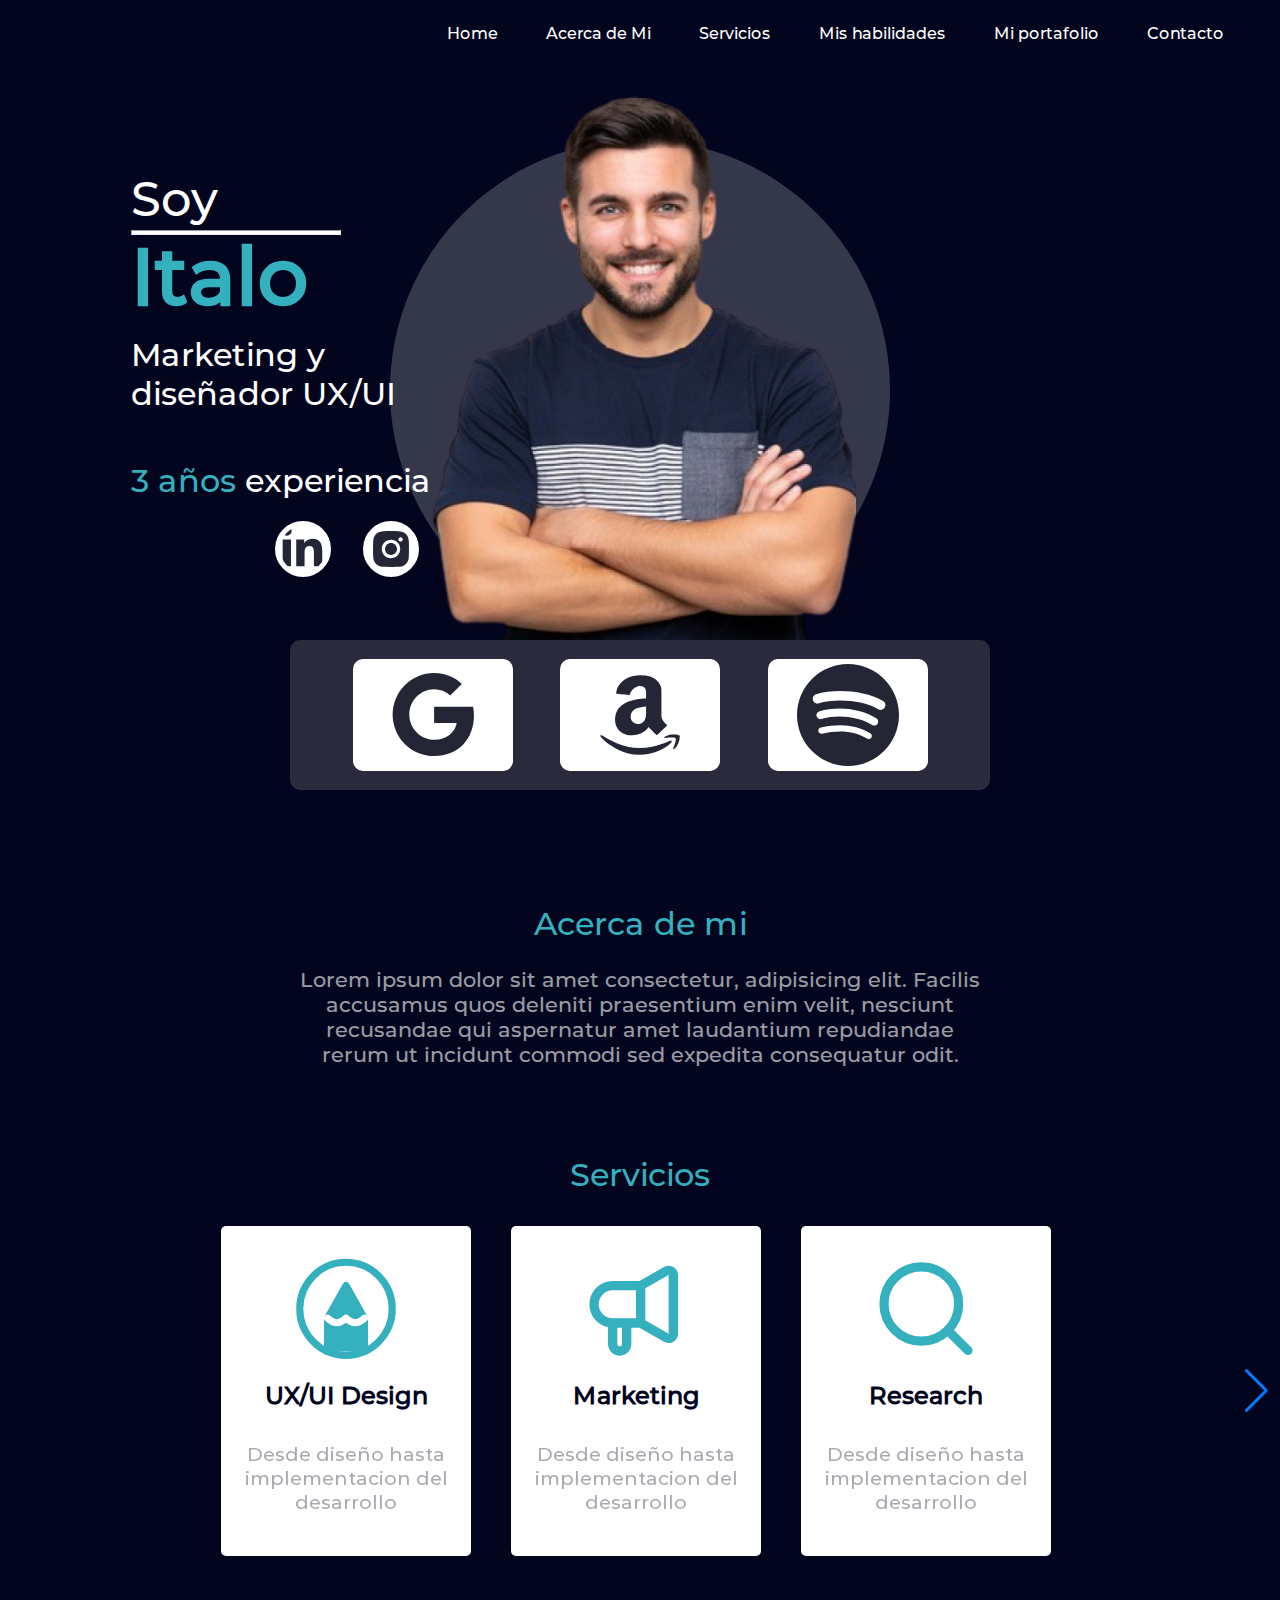
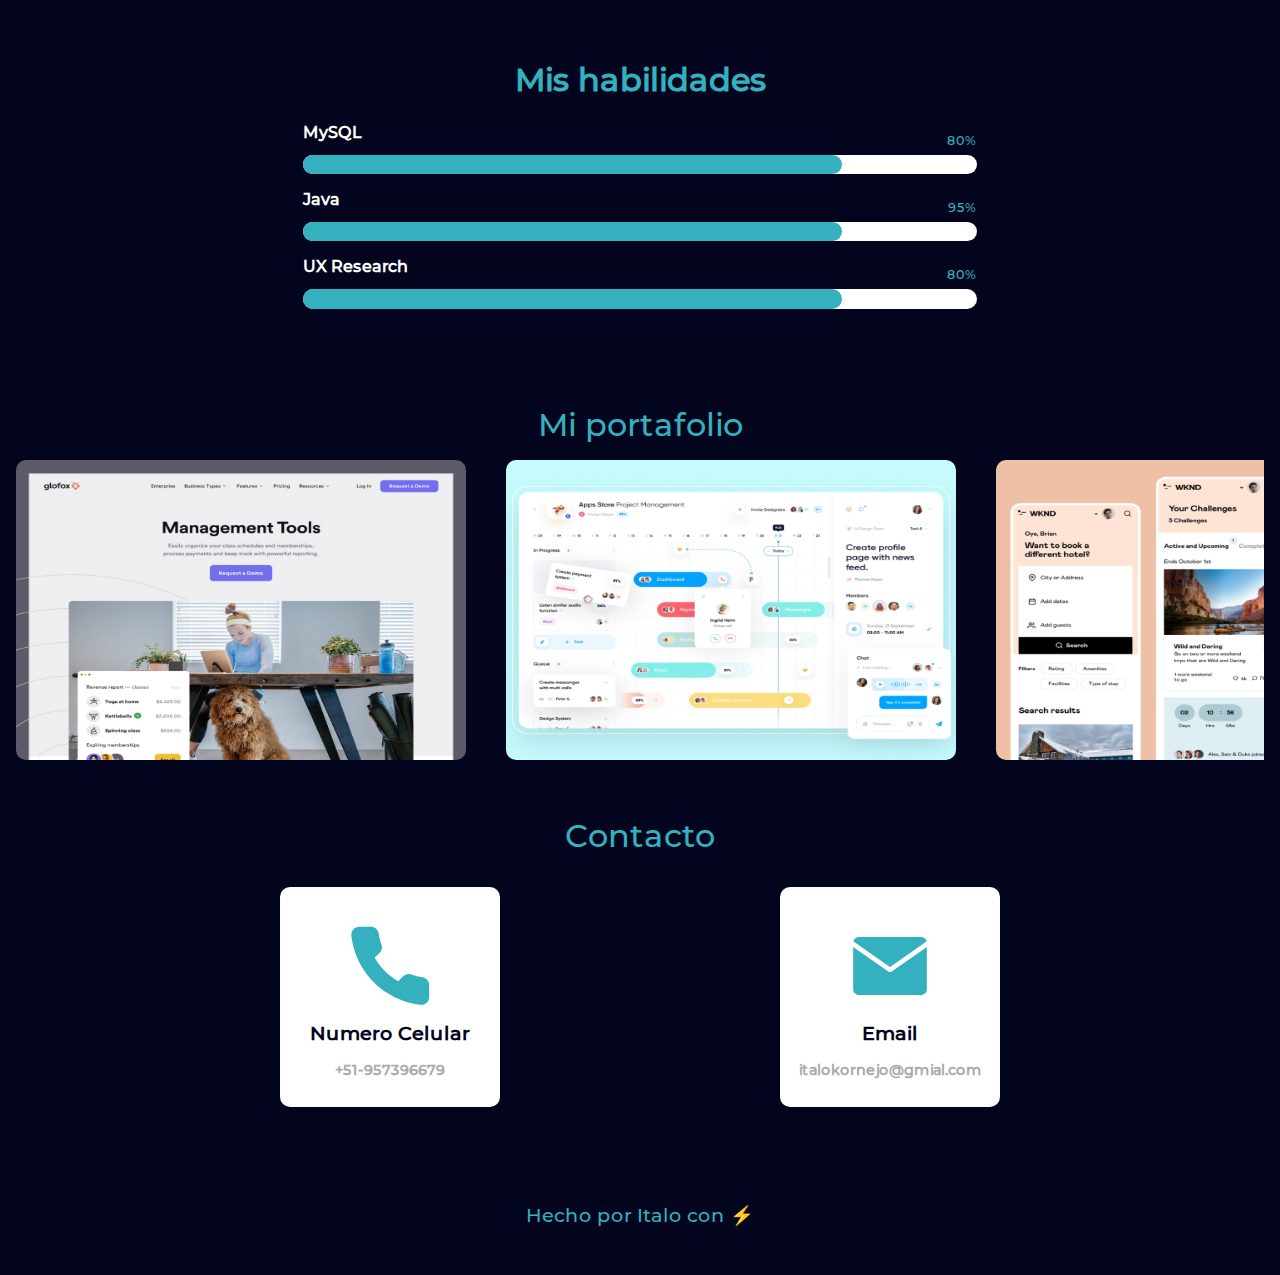
==== index.html @ 79fc5603 "feat: all sections" ====
<!DOCTYPE html>
<html lang="en">

<head>
    <meta charset="UTF-8">
    <meta http-equiv="X-UA-Compatible" content="IE=edge">
    <meta name="viewport" content="width=device-width, initial-scale=1.0">
    <link rel="stylesheet" href="https://cdn.jsdelivr.net/npm/swiper@8/swiper-bundle.min.css" />
    <link rel="stylesheet" href="./styles.css">
    <title>My Profile</title>
</head>

<body class="main">

    <section id="navigation">
        <div class="content-navbar" id="contentNavbar">
            <img src="./íconos/menu.svg" id="iconNav" alt="">
        </div>
        <div class="content-menu" id="contentMenu">
            <ul class="navbar-items">
                <li class="nav-item-home" id="failItem"><a href="#navigation">Home</a></li>
                <li class="nav-item-aboutme"><a href="#aboutme">Acerca de Mi</a></li>
                <li class="nav-item-service"><a href="#services">Servicios</a></li>
                <li class="nav-item-skill"><a href="#skills">Mis habilidades</a></li>
                <li class="nav-item-portfolio"><a href="#portfolio">Mi portafolio</a></li>
                <li class="nav-item-contact"><a href="#contact">Contacto</a></li>
            </ul>
        </div>
    </section>

    <section id="home">
        <div class="image-personal">
            <img src="./Vectores/circle.svg" alt="">
            <img src="./Logos- Imágenes/photo mobile.png" alt="">
            <img src="./Logos- Imágenes/photo desktop.png" alt="">
        </div>

        <div class="personal-info">
            <div class="personal-info-name">
                <p>Soy</p>
                <p>Italo</p>
                <hr>
                <p>Marketing y diseñador UX/UI</p>
            </div>
            <div class="personal-info-exp">
                <p><span>3 años</span> experiencia</p>
            </div>
            <div class="socialnetwork">
                <img src="./íconos/linkedin.svg" alt="">
                <img src="./íconos/instagram.svg" alt="">
                <img src="./íconos/twitter.svg" alt="">
            </div>
        </div>
        <div class="plataforms">
            <div class="plataform-box">
                <img src="./íconos/google.svg" alt="">
                <img src="./íconos/amazon.svg" alt="">
                <img src="./íconos/spotify.svg" alt="">
            </div>
        </div>
    </section>

    <section id="aboutme">
        <span>Acerca de mi</span>
        <div class="text-aboutme">
            <p>Lorem ipsum dolor sit amet consectetur, adipisicing elit. Facilis accusamus quos deleniti praesentium
                enim velit, nesciunt recusandae qui aspernatur amet laudantium repudiandae rerum ut incidunt commodi sed
                expedita consequatur odit.</p>
        </div>
    </section>

    <section id="services">
        <span>Servicios</span>
        <div class="services-card">
            <div class="swiper serviceSwiper">
                <div class="swiper-wrapper">
                    <div class="swiper-slide">
                        <img src="./íconos/pencil.svg" alt="">
                        <p>UX/UI Design</p>
                        <p>Desde diseño hasta implementacion del desarrollo</p>
                    </div>
                    <div class="swiper-slide">
                        <img src="./íconos/speaker.svg" alt="">
                        <p>Marketing</p>
                        <p>Desde diseño hasta implementacion del desarrollo</p>
                    </div>
                    <div class="swiper-slide">
                        <img src="./íconos/search.svg" alt="">
                        <p>Research</p>
                    <p>Desde diseño hasta implementacion del desarrollo</p>
                    </div>
                </div>
                <div class="swiper-button-next"></div>
            </div>
        </div>
    </section>

    <section id="skills">
        <span>Mis habilidades</span>
        <div class="skill-items">
            <div class="skill-item-bar">
                <div class="skill-item-text">
                    <p>MySQL</p>
                    <p>80%</p>
                </div>
                <div class="skill-bar">
                    <div class="bar"></div>
                </div>
            </div>
            <div class="skill-item-bar">
                <div class="skill-item-text">
                    <p>Java</p>
                    <p>95%</p>
                </div>
                <div class="skill-bar">
                    <div class="bar"></div>
                </div>
            </div>
            <div class="skill-item-bar">
                <div class="skill-item-text">
                    <p>UX Research</p>
                    <p>80%</p>
                </div>
                <div class="skill-bar">
                    <div class="bar"></div>
                </div>
            </div>
        </div>
    </section>

    <section id="portfolio">
        <span>Mi portafolio</span>
        <div class="projects-box">
            <div class="swiper projectSwiper">
                <div class="swiper-wrapper">
                    <div class="swiper-slide">
                        <img src="./Logos- Imágenes/ejemplo5.jpg" alt="">
                    </div>
                    <div class="swiper-slide">
                        <img src="./Logos- Imágenes/ejemplo2.jpg" alt="">
                    </div>
                    <div class="swiper-slide">
                        <img src="./Logos- Imágenes/ejemplo3.jpg" alt="">
                    </div>
                </div>
            </div>
        </div>
    </section>

    <section id="contact">
        <span>Contacto</span>
        <div class="canals">
            <div class="box-canal">
                <img src="./íconos/phone.svg" alt="">
                <p>Numero Celular</p>
                <p>+51-957396679</p>
            </div> 
            <div class="box-canal">
                <img src="./íconos/mail.svg" alt="">
                <p>Email</p>
                <p>italokornejo@gmial.com</p>
            </div>
        </div>
    </section>

    <section id="footer">
        <span>Hecho por Italo con </span>
    </section>


    <script src="https://cdn.jsdelivr.net/npm/swiper/swiper-bundle.min.js"></script>
    <script src="./app.js"></script>
</body>

</html>
---- styles.css ----
@font-face {
    font-family: Montserrat-Medium;
    font-size: 16px;
    src: url(Montserrat-Medium.ttf);
}


*{
    padding: 0;
    margin: 0;
    box-sizing: border-box;
    font-family: Montserrat-Medium;
}

html{
    scroll-behavior: smooth;
}

:root{
    --color1: #34B0BE;
    --color2: #2b2a3d;
    --color3: #02051d;
    --color4: #FFFFFF;
    font-size: 16px; 
}

body{
    background-color: var(--color3);
}

#navigation{
    height: 40px;
}

#navigation .content-navbar{
    background-color:none;
    position: fixed;
    padding-right: 20px;
    height: 40px;
    width: 100vw;
    display: flex;
    flex-direction: row;
    justify-content: end;
    align-items: center;
    align-content: center;
    z-index: 8000;
    transition: 0.3s ease-in;
}

#navigation .content-navbar-show{
    transition: 0.3s ease-in;
    background-color:var(--color2);
}

#navigation .content-navbar img{
    cursor: pointer;
    margin-right: 1rem;
    height: 30px;
    width: 30px;
    z-index: 9000;
}

#navigation .content-menu{
    width: 100vw;
    background-color: var(--color4);
    opacity: 0.8;
    position: fixed;
    top:40px;
    z-index: 10000;
    transition: transform 0.5s;
    transform: translateX(100%);
}

#navigation .content-menu-show{
    transform: translateX(0);
}

#navigation .navbar-items{
    text-align: center;
    list-style: none;
    display: flex;
    flex-direction: column;
}

#navigation .content-menu .navbar-items li{
    padding: 0.5rem;
    
} 

#navigation .content-menu .navbar-items a{
    text-decoration: none;
    color: var(--color2);
}

/*=======================================================*/
/*============================ HOME =======================*/
/*=========================================================*/

#home  {
    padding-left: 1rem;
    padding-right: 1rem;
    display: grid;
    grid-template-columns: 1fr;
    grid-template-rows: repeat(3, auto);
    grid-column-gap: 0px;
    grid-row-gap: 0px;   
    z-index: 500;
}

#home .image-personal{

    display: flex;
    flex-direction: row;
    justify-content:center ;

    
}

#home .image-personal :nth-child(1){

    height: 315px;  /* ===========================SSSSSS=======================*/
    width: 315px;   /* ===========================SSSSSS=======================*/
    opacity: 0.2;
    z-index: 1000;
}

#home .image-personal :nth-child(2){
    position: absolute;
    
    height: 310px;
    width: 220px;
    top: 1.5rem;
    z-index: 1500;
}

#home .image-personal :nth-child(3){
    display: none;
}


#home .personal-info{
    display: flex;
    flex-direction: column;
    align-items: center;
}

#home .personal-info .personal-info-name{
    width: 300px;  
    display: flex;
    flex-direction: column;
    align-items: center;
}

#home .personal-info .personal-info-name :nth-child(1){
    color: var(--color4);
    font-size: 2rem;
}
#home .personal-info .personal-info-name :nth-child(2){
    color: var(--color1);
    font-weight:550;
    font-size: 50px;
}
#home .personal-info .personal-info-name :nth-child(3){
    height: 2px;
    width: 50%;
    background-color: var(--color4);
}
#home .personal-info .personal-info-name :nth-child(4){
    margin-top: 10px;
    color: var(--color4);
    font-size: 1rem;
}


#home .personal-info .personal-info-exp{
    padding-top: 2rem;
}

#home .personal-info .personal-info-exp p{
    color: var(--color4);
}

#home .personal-info .personal-info-exp p span{
    color: var(--color1);
}

#home .personal-info .socialnetwork {
    padding: 1rem;
    width: 25%;
    margin: 5px;
    display: flex;
    flex-direction: row;
    justify-content:space-around;
}

#home .personal-info .socialnetwork img{
    margin-left:1rem;
    margin-right:1rem;
    border: 5px solid  var(--color4);
    background-color: var(--color4);
    border-radius: 50%; 
}


#home .plataforms {
    padding: 10px;
    display: flex;
    flex-direction: row;
    justify-content:space-evenly; 
}

#home .plataforms .plataform-box{
    padding: 15px;
    width: 300px; 
    display: flex;
    flex-direction: row;
    justify-content:space-evenly;
    background-color: var(--color2);
    border-radius: 10px ;
}

#home .plataforms .plataform-box img{
    padding: 5px;
    border-left: 10px solid var(--color4);
    border-right:10px solid var(--color4);
    border-radius: 10px;
    width: 4rem;
    height: 2.5rem;
    background-color: var(--color4);
}

/*=======================================================*/
/*====================== ABOUT ME =======================*/
/*======================================================*/

#aboutme {
    padding: 1rem;
    display: flex;
    flex-direction: column;
    align-items: center;
    overflow-x:hidden;
    z-index: 550;
}

#aboutme span{
    padding: 1.5rem;
    color: var(--color1);
    font-size: 2rem;
}

#aboutme .text-aboutme p{
    text-align: center;
    width: 80vw;
    color: var(--color4);
    font-size: 1rem;
    opacity: 0.6;
    
}

/*=======================================================*/
/*====================== SERVICES  =======================*/
/*======================================================*/


#services {
    padding-top: 2.5rem;
    text-align: center;
    
    z-index: 600;
}

#services span{
    margin: 2rem;
    font-size: 2rem;
    color: var(--color1);
    font-weight:550;
}

#services .services-card .serviceSwiper{
    
    padding: 1rem;
}

 #services .services-card .serviceSwiper .swiper-wrapper{
    padding: 1rem;
}
    

#services .services-card .serviceSwiper .swiper-wrapper .swiper-slide {
    position: relative;
    width: 250px;
    height: 330px;

    z-index: 300;
    text-align: center;
    background: var(--color4);

    display: -webkit-box;
    display: -ms-flexbox;
    display: -webkit-flex;
 
    display: flex;
    flex-direction: column;
    justify-content: center;
    align-items: center;

    -webkit-box-pack: center;
    -ms-flex-pack: center;
    -webkit-justify-content: center;
    -webkit-box-align: center;
    -ms-flex-align: center;
    -webkit-align-items: center;
    border-radius: 5px;
  }

#services .services-card .serviceSwiper .swiper-wrapper .swiper-slide img{
    z-index: 400;
    height: 7rem;
    width: 7rem;
}

#services .services-card .serviceSwiper .swiper-wrapper .swiper-slide :nth-child(2){
    margin-top: 1rem;
    margin-bottom: 1rem;
    color: var(--color3);
    font-size: 1.5rem;
    font-weight: 600;
}


#services .services-card .serviceSwiper .swiper-wrapper .swiper-slide :nth-child(3){
    padding: 1rem;
    color: var(--color2);
    font-size: 1.2rem;
    opacity: 0.4;
} 


/*=======================================================*/
/*====================== SKILLS  =======================*/
/*======================================================*/

#skills {
    padding-top: 3rem;
    text-align: center;
    display: flex;
    flex-direction: column;
    align-items: center;
}

#skills span{
    color: var(--color1);
    font-size: 2rem;
    font-weight: 600;
    
}


#skills .skill-items{
    padding: 0.5rem;
    width: 85%;  

}


#skills .skill-items .skill-item-bar {
    margin:1rem;
}

#skills .skill-items .skill-item-bar .skill-item-text{
    height: 2rem;
    padding-bottom: 0.5rem;
    display: flex;
    flex-direction: row;
    justify-content:space-between;
}

#skills .skill-items .skill-item-bar .skill-item-text :nth-child(1){
    
    color: var(--color4);
    font-weight: 600;

}
#skills .skill-items .skill-item-bar .skill-item-text :nth-child(2){
    margin-top: 10px;
    color: var(--color1);
    font-size: 0.8rem;
}

#skills .skill-items .skill-item-bar .skill-bar{
    height: 1.2rem;
    background-color: var(--color4);
    border-radius: 15px;

}

#skills .skill-items .skill-item-bar .skill-bar .bar{
    height: 100%;
    width: 80%;
    background-color:var(--color1);
    color:white;
    padding: 1px;
    border-radius: 15px;
} 

/*=======================================================*/
/*======================PORTFOLIO=======================*/
/*======================================================*/

#portfolio {
    padding-top: 2.5rem;
    text-align: center;

}

#portfolio span{
    text-align: center;
    color: var(--color1);
    font-size: 2rem;
}

#portfolio .projects-box {
    width: 100%; 
    padding: 1rem;

}

#portfolio .projects-box .projectSwiper .swiper-wrapper .swiper-slide{
    height: 200px;  
    width: 300px; 
    display: -webkit-box;
    display: -ms-flexbox;
    display: -webkit-flex;
    display: flex;

    -webkit-box-pack: center;
    -ms-flex-pack: center;
    -webkit-justify-content: center;
    justify-content: center;
    -webkit-box-align: center;
    -ms-flex-align: center;
    -webkit-align-items: center;
    align-items: center;
  }

  #portfolio .projects-box .projectSwiper .swiper-wrapper .swiper-slide img{
    display: block;
    width: 100%;
    height: 100%;
    border-radius: 10px ;
}

/*=======================================================*/
/*====================== CONTACT  =======================*/
/*======================================================*/

#contact {
    padding-top: 2.5rem;
    text-align: center;

}

#contact span{
    color: var(--color1);
    font-size: 2rem;
}

#contact .canals{
    padding: 1rem;
    display: flex;
    flex-direction: column;
    align-items:center;

}

#contact .canals .box-canal{
    margin: 1rem;
    padding-top:2rem;

    display: flex;
    flex-direction: column;
    align-items:center;
    align-content: center;

    height: 220px;
    width: 220px; 
    background-color: var(--color4);
    border-radius: 10px;
}

#contact .canals .box-canal img{
    height: 50%;
    width: 50%; 
}

#contact .canals .box-canal :nth-child(2){
    margin-top: 0.5rem;
    color: var(--color3);
    font-size: 1.2rem;
    font-weight: 600;
}

#contact .canals .box-canal :nth-child(3){
    margin-top: 1rem;
    color: var(--color2);
    opacity: 0.4;
    font-size: 0.9rem;
    font-weight: 600;
    
}

/*=======================================================*/
/*====================== FOOTER  =======================*/
/*======================================================*/

#footer {
    text-align: center;
    color: var(--color1);
    font-size: 1.2rem;
    margin-top: 4rem;
    padding-bottom: 3rem;
    
}

#footer span:after {
    content: ' \26A1';
    
}

@media (min-width:850px){

    #navigation .content-navbar{
        display: none;
    }
    
    #navigation .navbar-items{
        text-align: center;
        list-style: none;
        display: flex;
        flex-direction: row;
        justify-content: end;
        
    }
    #navigation .content-menu{
        opacity: 1;
        padding: 1rem;
        background-color:var(--color3);
        transform: translateX(0);
        top:0px;
    }  
    #navigation .content-menu-web{
        transition: 0.3s ease-in;
        background-color:var(--color2);
    }
    

    #navigation .content-menu .navbar-items a{
        color: #FFFFFF;
        padding-right: 2rem;
    }

    #navigation .content-menu .navbar-items a:hover{
        color: #FFFFFF;
        padding-right: 2rem;
        color: var(--color1);
        font-weight: 600;
    }

    #home  {
        padding-top: 50px;
        display: grid;
        grid-template-columns: repeat(3, 1fr);
        grid-template-rows: repeat(2, auto);
        grid-column-gap: 0px;
        grid-row-gap: 0px;   

    }
    #home .image-personal{
        position: relative;

        grid-area: 1 / 2 / 2 / 2;
    }

    #home .image-personal :nth-child(1){
        width: 400px;
        height: 400px;
        z-index: 1800;
        
    }

    #home .image-personal :nth-child(2){
        display: none;
    }

    #home .image-personal :nth-child(3){
        display: none;

        height: 100%;
        width: 72%; 
        display:block;
        position: absolute;
        bottom: 7%;
        z-index: 2000;
    }

    #home .personal-info{
        grid-area: 1 / 1 / 2 / 2;
        padding-top: 5rem;
        position: absolute;
        left: 10%;
        top:6%;
    }


    #home .plataforms {
        grid-area: 2 / 1 / 3 / 4; 
        position: relative;
        padding-bottom: 0px;
        height: 100px;
    }

    #home .plataforms .plataform-box{
        position: absolute;

        width: 500px; 
        height: 100px;
        bottom:30px;
        z-index: 2000;
    }

    #home .plataforms .plataform-box img{
        width: 7rem;
        height: 4rem;
    }
    
    #home .personal-info .personal-info-name{
        width: 200px;
        display: flex;
        flex-direction: column;
        align-items: flex-start;
        position: relative;
    }

    #home .personal-info .personal-info-name{
        width: 200px; 
    }
    
    #home .personal-info .personal-info-name :nth-child(1){
        font-size: 2.5rem;
    }
    #home .personal-info .personal-info-name :nth-child(2){
        font-weight:600;
        font-size: 3.5rem;
    }
    #home .personal-info .personal-info-name :nth-child(3){
        height: 5px;
        width: 70%;
        position: absolute;
        top: 50px;
    }
    #home .personal-info .personal-info-name :nth-child(4){
        margin-top: 10px;
        color: var(--color4);
        font-size: 1.2rem;
    }
    
    
    #home .personal-info .personal-info-exp{
        padding-top: 1.5rem;
    }
    
    #home .personal-info .personal-info-exp p{
        font-size: 1.3rem;
    }
    
    #home .personal-info .socialnetwork img{
        height: 2.5rem;
        width: 2.5rem;
    }

    #aboutme{
        padding-top: 2.5rem;
    }

    #aboutme .text-aboutme p{
        font-size: 1.3rem;
        width: 680px; 
    }

    #services{
        padding-top: 4.5rem;
    }

    #services .services-card .serviceSwiper .swiper-wrapper{
        display: flex;
        flex-direction: row;
        justify-content: center;
        align-items: center;
        align-content: center;
    }
    #portfolio .projects-box .projectSwiper .swiper-wrapper .swiper-slide {
        height: 300px;  
        width: 450px; 
        
    }
    #portfolio{
        padding-top: 4.5rem;
    }
    #contact .canals{

        flex-direction: row;
        justify-content: space-evenly;
    
    }
    #skills {
        padding-top: 4.5rem;
    }
    #skills .skill-items{
        width: 722px;  
    } 

    
}

@media (min-width:1150px){
    
    #home .image-personal :nth-child(1){
        width: 600px;
        height: 600px;
    }
    #home .plataforms {
        grid-area: 2 / 1 / 3 / 4; 
        position: relative;
        padding-bottom: 0px;
        height: 150px;
    }
    #home .plataforms .plataform-box{
        padding-top: 1.2rem;

        width: 700px; 
        height: 150px;
        bottom: 50px;
        z-index: 2000;
    }
    #home .plataforms .plataform-box img{
        width: 10rem;
        height: 7rem;
    }
    #home .personal-info{
        top:10%;
    }
    #home .personal-info .personal-info-name{
        width: 300px; 
    }

    #home .personal-info .personal-info-name :nth-child(1){
        font-size: 3rem;
    }
    #home .personal-info .personal-info-name :nth-child(2){
        font-weight:600;
        font-size: 5rem;
    }
    #home .personal-info .personal-info-name :nth-child(3){
        height: 5px;
        top: 60px;
    }
    #home .personal-info .personal-info-name :nth-child(4){
        margin-top: 10px;
        color: var(--color4);
        font-size: 2rem;
    }
    #home .personal-info .personal-info-exp{
        padding-top: 3rem;
    }
    #home .personal-info .personal-info-exp p{
        font-size: 2rem;
    }
    #home .personal-info .socialnetwork img{
        height: 3.5rem;
        width: 3.5rem;
    }

}

@media (min-width:1470px){
    #portfolio .projects-box .projectSwiper .swiper-wrapper {
        padding-left: 1rem;
        display: flex;
        flex-direction: row;
        justify-content: center;
    
    }

}
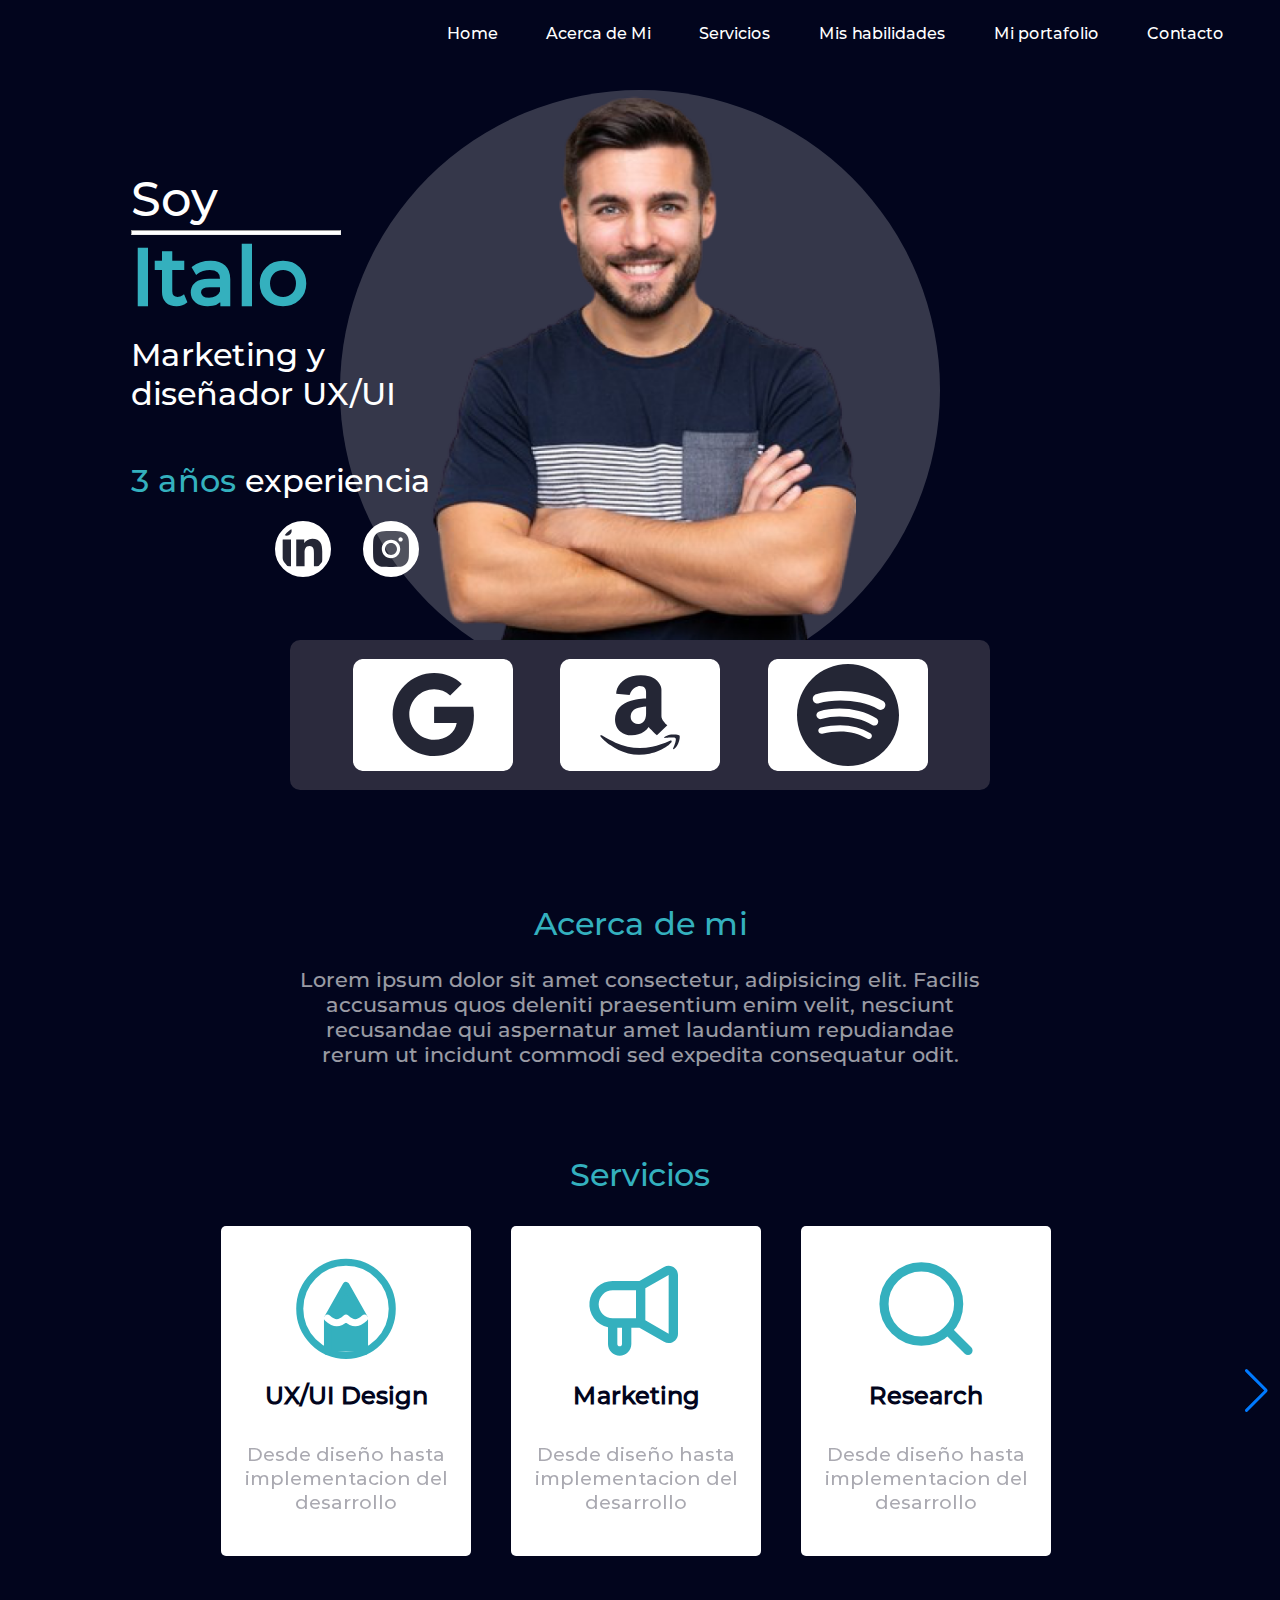
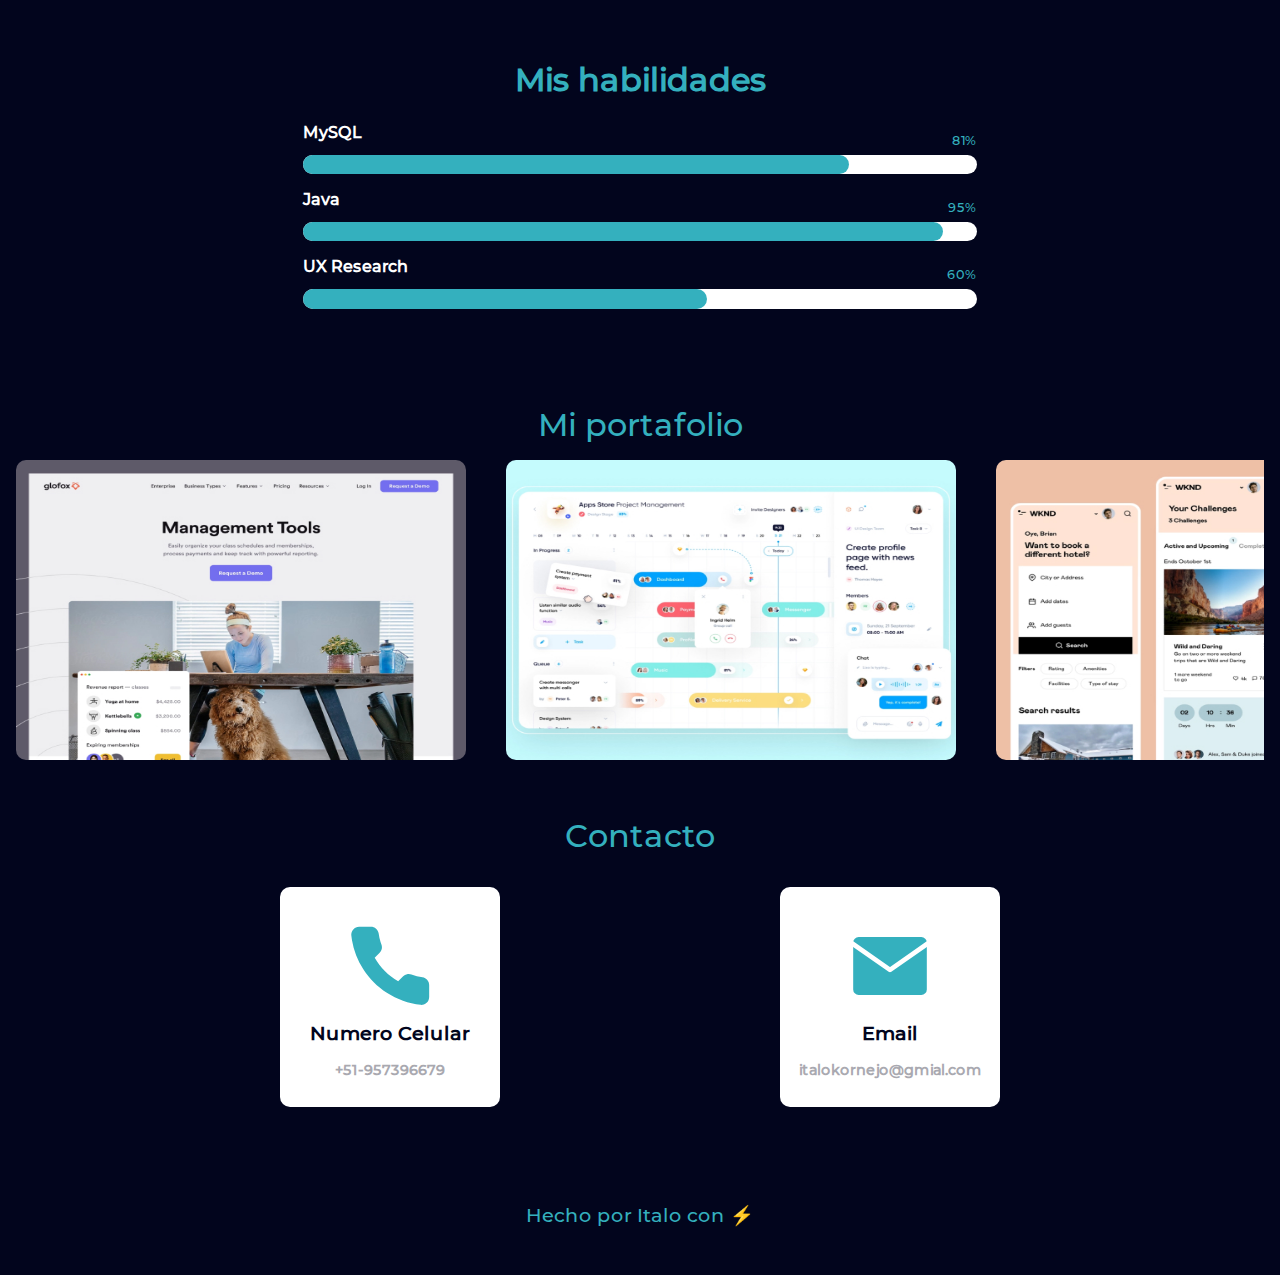
==== commit e81cbd82: "feat: fix skills bar and size circle" ====
--- a/index.html
+++ b/index.html
@@ -101,10 +101,10 @@
             <div class="skill-item-bar">
                 <div class="skill-item-text">
                     <p>MySQL</p>
-                    <p>80%</p>
+                    <p>81%</p>
                 </div>
                 <div class="skill-bar">
-                    <div class="bar"></div>
+                    <div class="bar" id="sb1"></div>
                 </div>
             </div>
             <div class="skill-item-bar">
@@ -113,16 +113,16 @@
                     <p>95%</p>
                 </div>
                 <div class="skill-bar">
-                    <div class="bar"></div>
+                    <div class="bar" id="sb2"></div>
                 </div>
             </div>
             <div class="skill-item-bar">
                 <div class="skill-item-text">
                     <p>UX Research</p>
-                    <p>80%</p>
+                    <p>60%</p>
                 </div>
                 <div class="skill-bar">
-                    <div class="bar"></div>
+                    <div class="bar" id="sb3"></div>
                 </div>
             </div>
         </div>
--- a/styles.css
+++ b/styles.css
@@ -397,12 +397,28 @@
 
 #skills .skill-items .skill-item-bar .skill-bar .bar{
     height: 100%;
-    width: 80%;
-    background-color:var(--color1);
-    color:white;
     padding: 1px;
     border-radius: 15px;
 } 
+
+
+#sb1{
+    width: 81%;
+    background-color: var(--color1);
+}
+
+#sb2{
+     width: 95%;
+     background-color: var(--color1);
+}
+
+#sb3{
+     width: 60%;
+     background-color: var(--color1);
+}
+
+
+
 
 /*=======================================================*/
 /*======================PORTFOLIO=======================*/
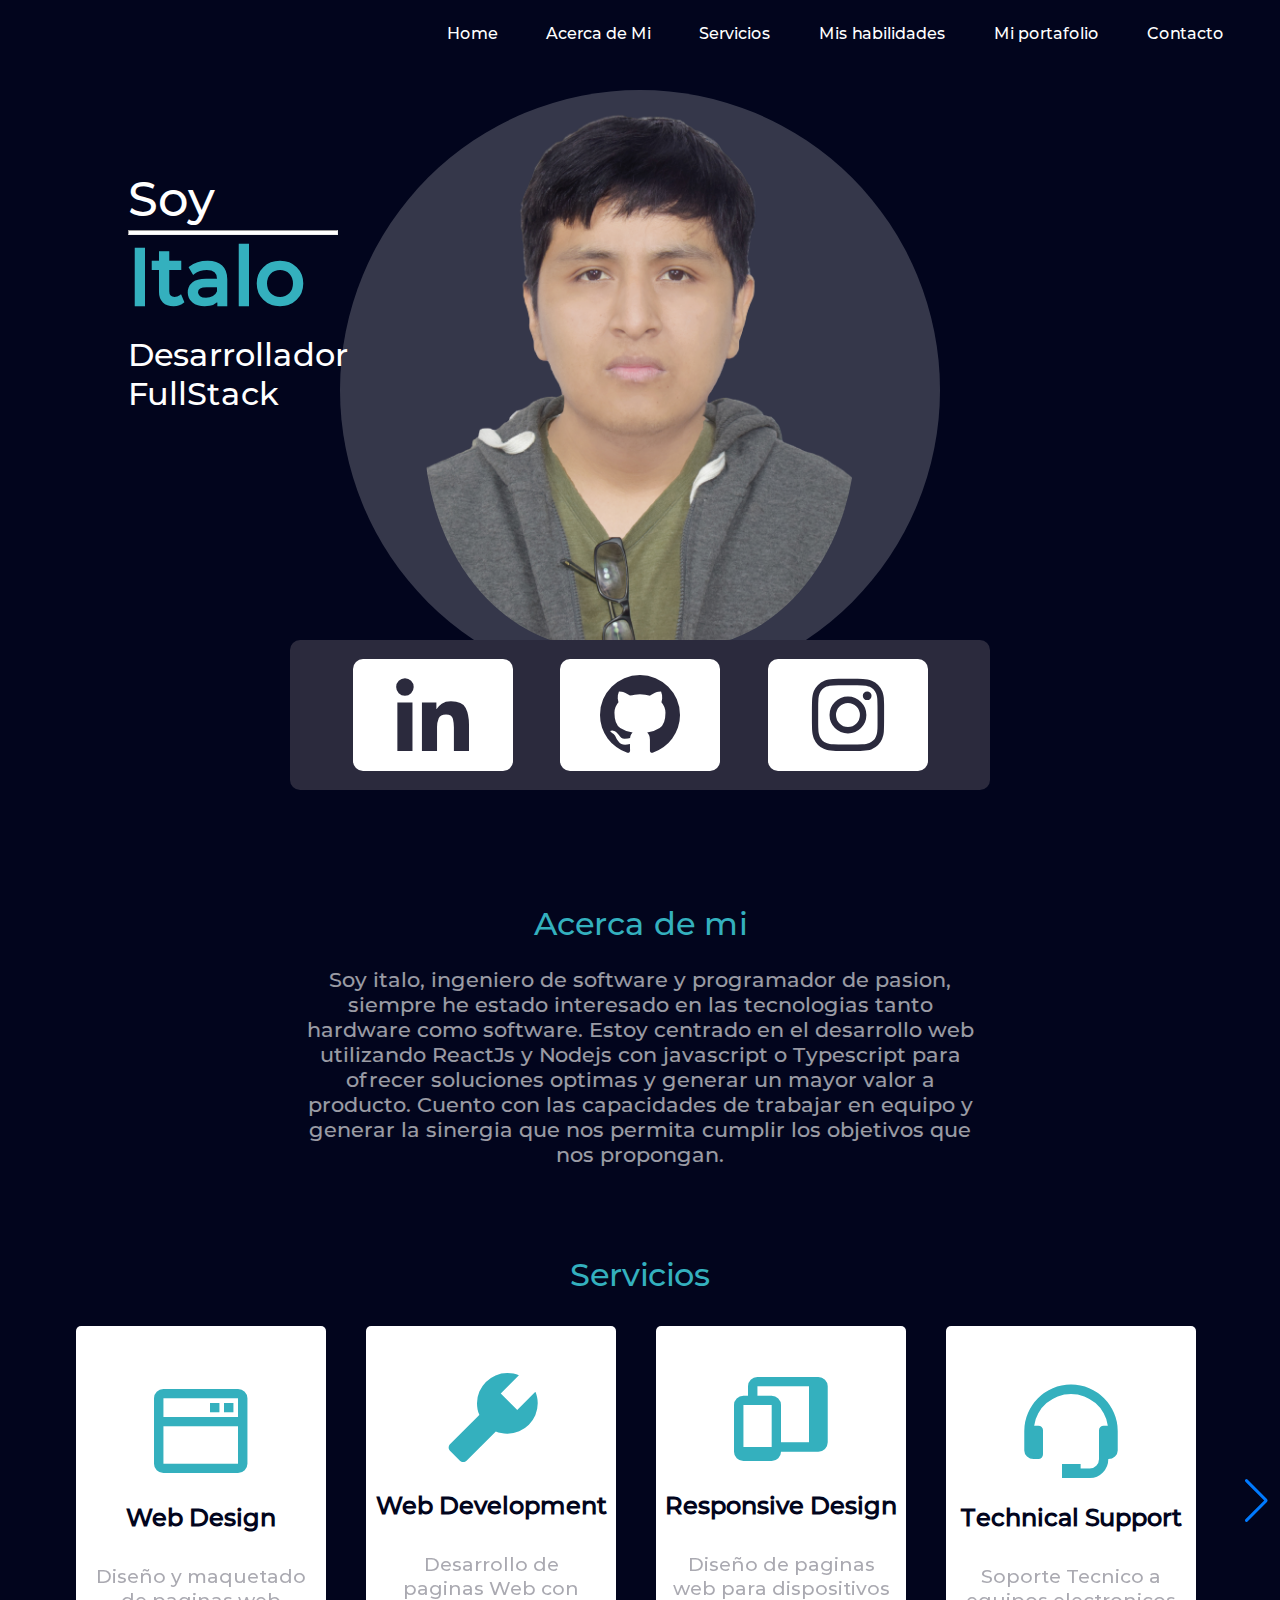
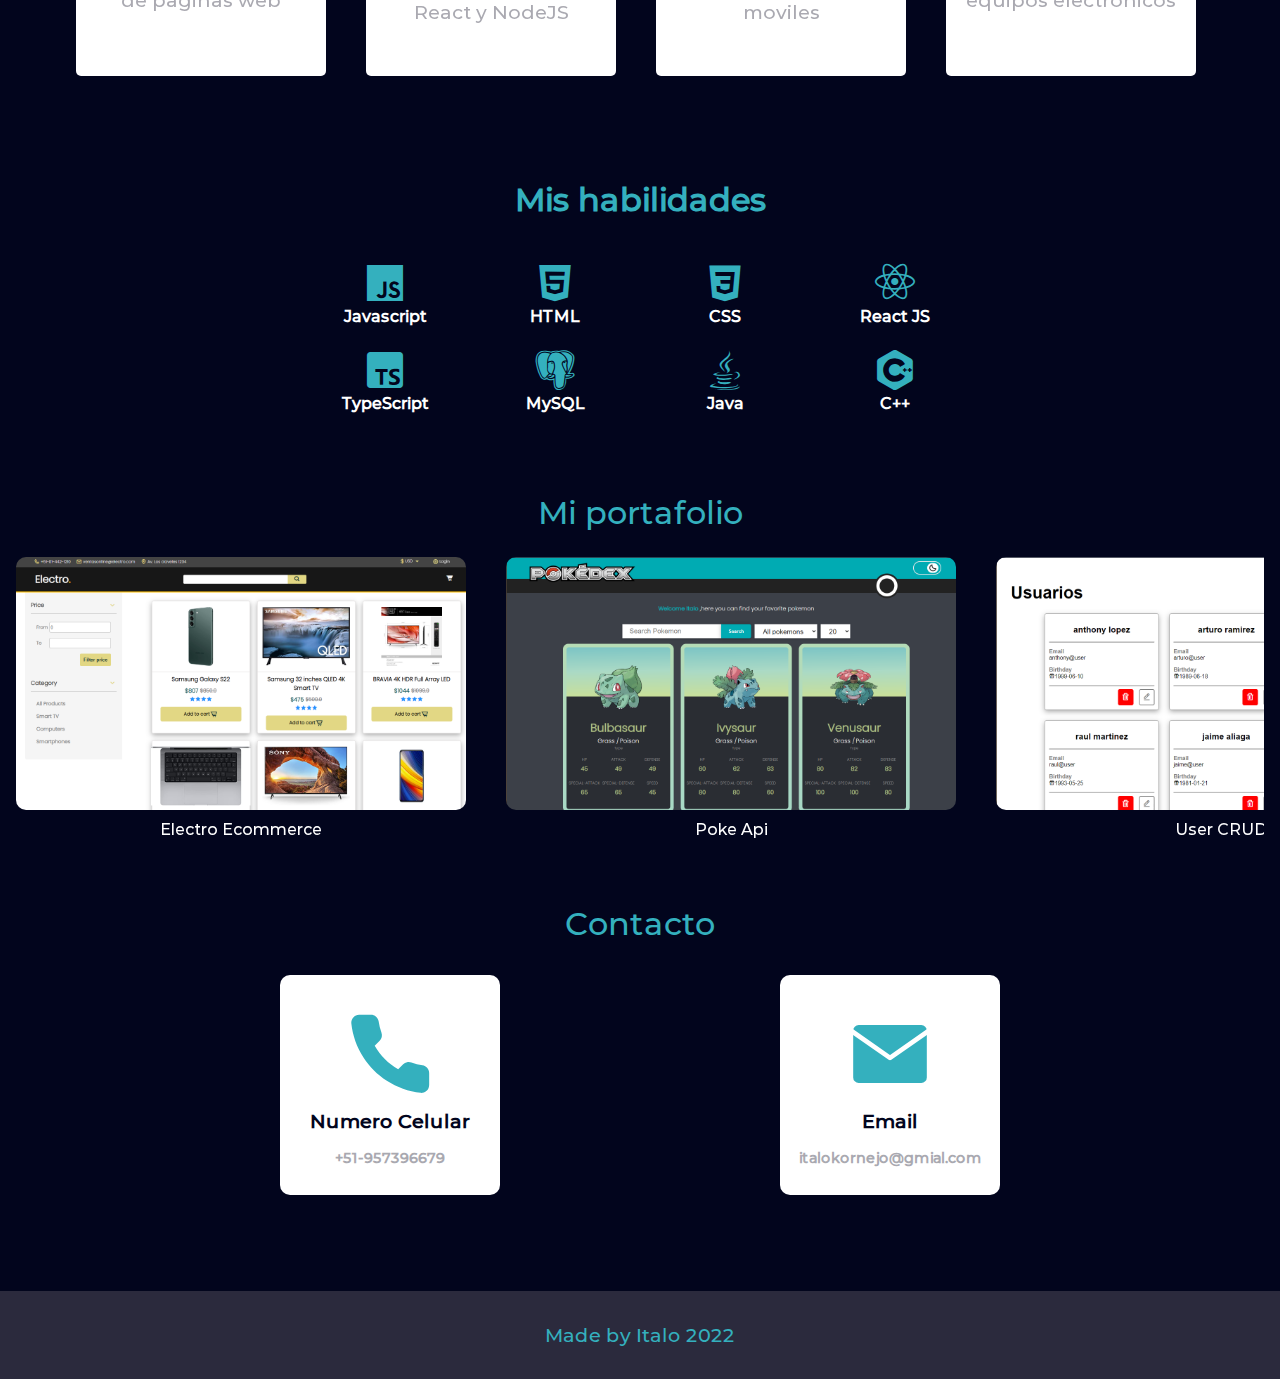
==== commit f375ba6e: "feat:add image" ====
--- a/index.html
+++ b/index.html
@@ -5,13 +5,13 @@
     <meta charset="UTF-8">
     <meta http-equiv="X-UA-Compatible" content="IE=edge">
     <meta name="viewport" content="width=device-width, initial-scale=1.0">
+    <link href='https://unpkg.com/boxicons@2.1.4/css/boxicons.min.css' rel='stylesheet'>
     <link rel="stylesheet" href="https://cdn.jsdelivr.net/npm/swiper@8/swiper-bundle.min.css" />
     <link rel="stylesheet" href="./styles.css">
     <title>My Profile</title>
 </head>
 
 <body class="main">
-
     <section id="navigation">
         <div class="content-navbar" id="contentNavbar">
             <img src="./íconos/menu.svg" id="iconNav" alt="">
@@ -31,8 +31,8 @@
     <section id="home">
         <div class="image-personal">
             <img src="./Vectores/circle.svg" alt="">
-            <img src="./Logos- Imágenes/photo mobile.png" alt="">
-            <img src="./Logos- Imágenes/photo desktop.png" alt="">
+            <img src="./Logos- Imágenes/italo1.png" alt="">
+            <img src="./Logos- Imágenes/italo1.png" alt="">
         </div>
 
         <div class="personal-info">
@@ -40,22 +40,22 @@
                 <p>Soy</p>
                 <p>Italo</p>
                 <hr>
-                <p>Marketing y diseñador UX/UI</p>
+                <p>Desarrollador FullStack</p>
             </div>
             <div class="personal-info-exp">
-                <p><span>3 años</span> experiencia</p>
-            </div>
-            <div class="socialnetwork">
-                <img src="./íconos/linkedin.svg" alt="">
-                <img src="./íconos/instagram.svg" alt="">
-                <img src="./íconos/twitter.svg" alt="">
             </div>
         </div>
         <div class="plataforms">
             <div class="plataform-box">
-                <img src="./íconos/google.svg" alt="">
-                <img src="./íconos/amazon.svg" alt="">
-                <img src="./íconos/spotify.svg" alt="">
+                <a href="https://www.linkedin.com/in/italo-cornejo-herrera-3538a8255/" target="_blank">
+                    <i class='bx bxl-linkedin'></i>
+                </a>
+                <a href="https://github.com/ItaloKornejo?tab=repositories" target="_blank">
+                    <i class='bx bxl-github'></i>
+                </a>
+                <a href="https://www.instagram.com/italokor/" target="_blank">
+                    <i class='bx bxl-instagram'></i>
+                </a>
             </div>
         </div>
     </section>
@@ -63,9 +63,12 @@
     <section id="aboutme">
         <span>Acerca de mi</span>
         <div class="text-aboutme">
-            <p>Lorem ipsum dolor sit amet consectetur, adipisicing elit. Facilis accusamus quos deleniti praesentium
-                enim velit, nesciunt recusandae qui aspernatur amet laudantium repudiandae rerum ut incidunt commodi sed
-                expedita consequatur odit.</p>
+            <p>Soy italo, ingeniero de software y programador de pasion, siempre he estado interesado en las tecnologias
+                tanto hardware como software.
+                Estoy centrado en el desarrollo web utilizando ReactJs y Nodejs con javascript o Typescript para ofrecer
+                soluciones optimas y generar un mayor valor a producto.
+                Cuento con las capacidades de trabajar en equipo y generar la sinergia que nos permita cumplir los
+                objetivos que nos propongan.</p>
         </div>
     </section>
 
@@ -75,19 +78,24 @@
             <div class="swiper serviceSwiper">
                 <div class="swiper-wrapper">
                     <div class="swiper-slide">
-                        <img src="./íconos/pencil.svg" alt="">
-                        <p>UX/UI Design</p>
-                        <p>Desde diseño hasta implementacion del desarrollo</p>
-                    </div>
-                    <div class="swiper-slide">
-                        <img src="./íconos/speaker.svg" alt="">
-                        <p>Marketing</p>
-                        <p>Desde diseño hasta implementacion del desarrollo</p>
-                    </div>
-                    <div class="swiper-slide">
-                        <img src="./íconos/search.svg" alt="">
-                        <p>Research</p>
-                    <p>Desde diseño hasta implementacion del desarrollo</p>
+                        <i class='bx bx-window-alt'></i>
+                        <p>Web Design</p>
+                        <p>Diseño y maquetado de paginas web</p>
+                    </div>
+                    <div class="swiper-slide">
+                        <i class='bx bxs-wrench'></i>
+                        <p>Web Development</p>
+                        <p>Desarrollo de paginas Web con React y NodeJS</p>
+                    </div>
+                    <div class="swiper-slide">
+                        <i class='bx bxs-devices'></i>
+                        <p>Responsive Design</p>
+                        <p>Diseño de paginas web para dispositivos moviles</p>
+                    </div>
+                    <div class="swiper-slide">
+                        <i class='bx bx-support'></i>
+                        <p>Technical Support</p>
+                        <p>Soporte Tecnico a equipos electronicos</p>
                     </div>
                 </div>
                 <div class="swiper-button-next"></div>
@@ -98,33 +106,45 @@
     <section id="skills">
         <span>Mis habilidades</span>
         <div class="skill-items">
-            <div class="skill-item-bar">
-                <div class="skill-item-text">
-                    <p>MySQL</p>
-                    <p>81%</p>
-                </div>
-                <div class="skill-bar">
-                    <div class="bar" id="sb1"></div>
-                </div>
-            </div>
-            <div class="skill-item-bar">
-                <div class="skill-item-text">
-                    <p>Java</p>
-                    <p>95%</p>
-                </div>
-                <div class="skill-bar">
-                    <div class="bar" id="sb2"></div>
-                </div>
-            </div>
-            <div class="skill-item-bar">
-                <div class="skill-item-text">
-                    <p>UX Research</p>
-                    <p>60%</p>
-                </div>
-                <div class="skill-bar">
-                    <div class="bar" id="sb3"></div>
-                </div>
-            </div>
+            <div class="skill-item-text">
+                <i class='bx bxl-javascript'></i>
+                <p>Javascript</p>
+            </div>
+            <div class="skill-item-text">
+                <i class='bx bxl-html5'></i>
+                <p>HTML</p>
+
+            </div>
+            <div class="skill-item-text">
+                <i class='bx bxl-css3'></i>
+                <p>CSS</p>
+
+            </div>
+            <div class="skill-item-text">
+                <i class='bx bxl-react'></i>
+                <p>React JS</p>
+
+            </div>
+            <div class="skill-item-text">
+                <i class='bx bxl-typescript'></i>
+                <p>TypeScript</p>
+
+            </div>
+            <div class="skill-item-text">
+                <i class='bx bxl-postgresql'></i>
+                <p>MySQL</p>
+
+            </div>
+            <div class="skill-item-text">
+                <i class='bx bxl-java'></i>
+                <p>Java</p>
+
+            </div>
+            <div class="skill-item-text">
+                <i class='bx bxl-c-plus-plus'></i>
+                <p>C++</p>
+            </div>
+        </div>
         </div>
     </section>
 
@@ -134,13 +154,47 @@
             <div class="swiper projectSwiper">
                 <div class="swiper-wrapper">
                     <div class="swiper-slide">
-                        <img src="./Logos- Imágenes/ejemplo5.jpg" alt="">
-                    </div>
-                    <div class="swiper-slide">
-                        <img src="./Logos- Imágenes/ejemplo2.jpg" alt="">
-                    </div>
-                    <div class="swiper-slide">
-                        <img src="./Logos- Imágenes/ejemplo3.jpg" alt="">
+                        <a href="https://jazzy-zabaione-f36eb2.netlify.app/" target="_blank">
+                            <img src="./Logos- Imágenes/PF5.png" alt="">
+                            <span>Electro Ecommerce</span>
+                        </a>
+                    </div>
+                    <div class="swiper-slide">
+                        <a href="https://jolly-bubblegum-28f410.netlify.app/">
+                            <img src="./Logos- Imágenes/PF4.png" alt="">
+                            <span>Poke Api</span>
+                        </a>
+                    </div>
+                    <div class="swiper-slide">
+                        <a href="https://zippy-parfait-e7f5a5.netlify.app/">
+                            <img src="./Logos- Imágenes/PF3.png" alt="">
+                            <span>User CRUD</span>
+                        </a>
+                    </div>
+                    <div class="swiper-slide">
+                        <a href="https://admirable-dusk-29c97d.netlify.app/">
+                            <img src="./Logos- Imágenes/PF2.png" alt="">
+                            <span>Rick And Morty</span>
+                        </a>
+                    </div>
+                    <div class="swiper-slide">
+                        <a href="https://hilarious-hotteok-e3b8f7.netlify.app">
+                            <img src="./Logos- Imágenes/PF1.png" alt="">
+                            <span>Weather App</span>
+                        </a>
+                    </div>
+                    <div class="swiper-slide">
+                        <a href="https://sparkly-jalebi-b224ab.netlify.app">
+                            <img src="./Logos- Imágenes/PF0.png" alt="">
+                            <span>Random quote</span>
+                        </a>
+                    </div>
+                    <div class="swiper-slide">
+                        <a href="https://ornate-daffodil-93974d.netlify.app/">
+                            <img src="./Logos- Imágenes/PFEC.png" alt="">
+                            <span>Books Ecommerce</span>
+                        </a>
+
                     </div>
                 </div>
             </div>
@@ -150,23 +204,22 @@
     <section id="contact">
         <span>Contacto</span>
         <div class="canals">
-            <div class="box-canal">
+            <a class="box-canal" href="https://wa.me/051967396679" target="_blank">
                 <img src="./íconos/phone.svg" alt="">
                 <p>Numero Celular</p>
                 <p>+51-957396679</p>
-            </div> 
-            <div class="box-canal">
+            </a>
+            <a class="box-canal">
                 <img src="./íconos/mail.svg" alt="">
                 <p>Email</p>
                 <p>italokornejo@gmial.com</p>
-            </div>
+            </a>
         </div>
     </section>
 
     <section id="footer">
-        <span>Hecho por Italo con </span>
-    </section>
-
+        <span>Made by Italo 2022</span>
+    </section>
 
     <script src="https://cdn.jsdelivr.net/npm/swiper/swiper-bundle.min.js"></script>
     <script src="./app.js"></script>
--- a/styles.css
+++ b/styles.css
@@ -1,4 +1,3 @@
-
 @font-face {
     font-family: Montserrat-Medium;
     font-size: 16px;
@@ -93,10 +92,6 @@
     color: var(--color2);
 }
 
-/*=======================================================*/
-/*============================ HOME =======================*/
-/*=========================================================*/
-
 #home  {
     padding-left: 1rem;
     padding-right: 1rem;
@@ -109,7 +104,6 @@
 }
 
 #home .image-personal{
-
     display: flex;
     flex-direction: row;
     justify-content:center ;
@@ -118,20 +112,20 @@
 }
 
 #home .image-personal :nth-child(1){
-
-    height: 315px;  /* ===========================SSSSSS=======================*/
-    width: 315px;   /* ===========================SSSSSS=======================*/
+    height: 315px;  
+    width: 315px; 
     opacity: 0.2;
     z-index: 1000;
 }
 
 #home .image-personal :nth-child(2){
     position: absolute;
-    
-    height: 310px;
+    height: 280px;
     width: 220px;
-    top: 1.5rem;
+    top: 3rem;
     z-index: 1500;
+    border-radius: 40%;
+
 }
 
 #home .image-personal :nth-child(3){
@@ -156,23 +150,25 @@
     color: var(--color4);
     font-size: 2rem;
 }
+
 #home .personal-info .personal-info-name :nth-child(2){
     color: var(--color1);
     font-weight:550;
     font-size: 50px;
 }
+
 #home .personal-info .personal-info-name :nth-child(3){
     height: 2px;
     width: 50%;
     background-color: var(--color4);
 }
+
 #home .personal-info .personal-info-name :nth-child(4){
     margin-top: 10px;
     color: var(--color4);
     font-size: 1rem;
 }
 
-
 #home .personal-info .personal-info-exp{
     padding-top: 2rem;
 }
@@ -186,17 +182,15 @@
 }
 
 #home .personal-info .socialnetwork {
-    padding: 1rem;
-    width: 25%;
     margin: 5px;
     display: flex;
     flex-direction: row;
     justify-content:space-around;
-}
-
-#home .personal-info .socialnetwork img{
-    margin-left:1rem;
-    margin-right:1rem;
+    gap: 10px;
+}
+
+#home .personal-info .socialnetwork i{
+    font-size: 3rem;
     border: 5px solid  var(--color4);
     background-color: var(--color4);
     border-radius: 50%; 
@@ -220,19 +214,31 @@
     border-radius: 10px ;
 }
 
-#home .plataforms .plataform-box img{
-    padding: 5px;
-    border-left: 10px solid var(--color4);
-    border-right:10px solid var(--color4);
+#home .plataforms .plataform-box a{
+    text-decoration: none;
+    cursor: pointer;
+    font-size: 3rem;
+    text-align: center;
+
     border-radius: 10px;
     width: 4rem;
-    height: 2.5rem;
+    height: 3rem;
     background-color: var(--color4);
-}
-
-/*=======================================================*/
-/*====================== ABOUT ME =======================*/
-/*======================================================*/
+    display: flex;
+    flex-direction: row;
+    justify-content: center;
+    align-items: center;
+    transition: 350ms ease;
+}
+#home .plataforms .plataform-box i{
+    color: var(--color2);
+
+}
+
+#home .plataforms .plataform-box a:hover{
+    transform: scale(1.05);
+    transition: 350ms ease;
+}
 
 #aboutme {
     padding: 1rem;
@@ -255,18 +261,11 @@
     color: var(--color4);
     font-size: 1rem;
     opacity: 0.6;
-    
-}
-
-/*=======================================================*/
-/*====================== SERVICES  =======================*/
-/*======================================================*/
-
+}
 
 #services {
     padding-top: 2.5rem;
-    text-align: center;
-    
+    text-align: center; 
     z-index: 600;
 }
 
@@ -277,8 +276,7 @@
     font-weight:550;
 }
 
-#services .services-card .serviceSwiper{
-    
+#services .services-card .serviceSwiper{ 
     padding: 1rem;
 }
 
@@ -286,14 +284,11 @@
     padding: 1rem;
 }
     
-
 #services .services-card .serviceSwiper .swiper-wrapper .swiper-slide {
     position: relative;
     width: 250px;
-    height: 330px;
-
+    height: 350px;
     z-index: 300;
-    text-align: center;
     background: var(--color4);
 
     display: -webkit-box;
@@ -314,10 +309,10 @@
     border-radius: 5px;
   }
 
-#services .services-card .serviceSwiper .swiper-wrapper .swiper-slide img{
+#services .services-card .serviceSwiper .swiper-wrapper .swiper-slide i{
     z-index: 400;
-    height: 7rem;
-    width: 7rem;
+    font-size: 7rem;
+    color: var(--color1);
 }
 
 #services .services-card .serviceSwiper .swiper-wrapper .swiper-slide :nth-child(2){
@@ -336,11 +331,6 @@
     opacity: 0.4;
 } 
 
-
-/*=======================================================*/
-/*====================== SKILLS  =======================*/
-/*======================================================*/
-
 #skills {
     padding-top: 3rem;
     text-align: center;
@@ -353,76 +343,42 @@
     color: var(--color1);
     font-size: 2rem;
     font-weight: 600;
-    
-}
-
+    margin-bottom: 2rem;
+}
 
 #skills .skill-items{
     padding: 0.5rem;
-    width: 85%;  
-
-}
-
-
-#skills .skill-items .skill-item-bar {
-    margin:1rem;
-}
-
-#skills .skill-items .skill-item-bar .skill-item-text{
-    height: 2rem;
-    padding-bottom: 0.5rem;
-    display: flex;
-    flex-direction: row;
-    justify-content:space-between;
-}
-
-#skills .skill-items .skill-item-bar .skill-item-text :nth-child(1){
-    
+    max-width: 800px;
+    /* height: 500px; */
+    /* width: 85%;  */
+    display: flex;
+    flex-wrap: wrap;
+    /* height: auto; */
+    justify-content: center;
+    gap: 20px;
+
+}
+
+#skills .skill-items .skill-item-text{
+    /* height: 2rem; */
+    /* padding-bottom: 0.5rem;s */
+    display: flex;
+    flex-direction: column;
+
+    width: 150px;
+}
+
+#skills .skill-items .skill-item-text :nth-child(2){
     color: var(--color4);
     font-weight: 600;
 
 }
-#skills .skill-items .skill-item-bar .skill-item-text :nth-child(2){
-    margin-top: 10px;
-    color: var(--color1);
-    font-size: 0.8rem;
-}
-
-#skills .skill-items .skill-item-bar .skill-bar{
-    height: 1.2rem;
-    background-color: var(--color4);
-    border-radius: 15px;
-
-}
-
-#skills .skill-items .skill-item-bar .skill-bar .bar{
-    height: 100%;
-    padding: 1px;
-    border-radius: 15px;
-} 
-
-
-#sb1{
-    width: 81%;
-    background-color: var(--color1);
-}
-
-#sb2{
-     width: 95%;
-     background-color: var(--color1);
-}
-
-#sb3{
-     width: 60%;
-     background-color: var(--color1);
-}
-
-
-
-
-/*=======================================================*/
-/*======================PORTFOLIO=======================*/
-/*======================================================*/
+#skills .skill-items .skill-item-text :nth-child(1){
+    color: var(--color1);
+    font-size: 3rem;
+}
+
+
 
 #portfolio {
     padding-top: 2.5rem;
@@ -443,7 +399,7 @@
 }
 
 #portfolio .projects-box .projectSwiper .swiper-wrapper .swiper-slide{
-    height: 200px;  
+    height: 250px;  
     width: 300px; 
     display: -webkit-box;
     display: -ms-flexbox;
@@ -465,11 +421,18 @@
     width: 100%;
     height: 100%;
     border-radius: 10px ;
-}
-
-/*=======================================================*/
-/*====================== CONTACT  =======================*/
-/*======================================================*/
+    margin-bottom: 10px;
+}
+
+#portfolio .projects-box .projectSwiper .swiper-wrapper .swiper-slide a{
+    text-decoration: none;
+}
+
+#portfolio .projects-box .projectSwiper .swiper-wrapper .swiper-slide span{
+    color:var(--color4);
+    font-size: 1rem;
+}
+
 
 #contact {
     padding-top: 2.5rem;
@@ -498,6 +461,7 @@
     flex-direction: column;
     align-items:center;
     align-content: center;
+    text-decoration: none;
 
     height: 220px;
     width: 220px; 
@@ -526,21 +490,13 @@
     
 }
 
-/*=======================================================*/
-/*====================== FOOTER  =======================*/
-/*======================================================*/
-
 #footer {
     text-align: center;
     color: var(--color1);
+    background-color: var(--color2);
     font-size: 1.2rem;
     margin-top: 4rem;
-    padding-bottom: 3rem;
-    
-}
-
-#footer span:after {
-    content: ' \26A1';
+    padding: 2rem 0;
     
 }
 
@@ -565,6 +521,7 @@
         transform: translateX(0);
         top:0px;
     }  
+
     #navigation .content-menu-web{
         transition: 0.3s ease-in;
         background-color:var(--color2);
@@ -612,8 +569,9 @@
     #home .image-personal :nth-child(3){
         display: none;
 
-        height: 100%;
+        height: 90%;
         width: 72%; 
+        border-radius: 40%;
         display:block;
         position: absolute;
         bottom: 7%;
@@ -645,11 +603,15 @@
         z-index: 2000;
     }
 
-    #home .plataforms .plataform-box img{
+    #home .plataforms .plataform-box a{
         width: 7rem;
         height: 4rem;
     }
     
+    #home .plataforms .plataform-box i{
+        font-size: 4rem;
+    }
+
     #home .personal-info .personal-info-name{
         width: 200px;
         display: flex;
@@ -759,10 +721,15 @@
         bottom: 50px;
         z-index: 2000;
     }
-    #home .plataforms .plataform-box img{
+    #home .plataforms .plataform-box a{
         width: 10rem;
         height: 7rem;
     }
+
+    #home .plataforms .plataform-box i{
+       font-size: 6rem;
+    }
+
     #home .personal-info{
         top:10%;
     }
@@ -798,7 +765,7 @@
     }
 
 }
-
+/* 
 @media (min-width:1470px){
     #portfolio .projects-box .projectSwiper .swiper-wrapper {
         padding-left: 1rem;
@@ -808,4 +775,4 @@
     
     }
 
-}+} */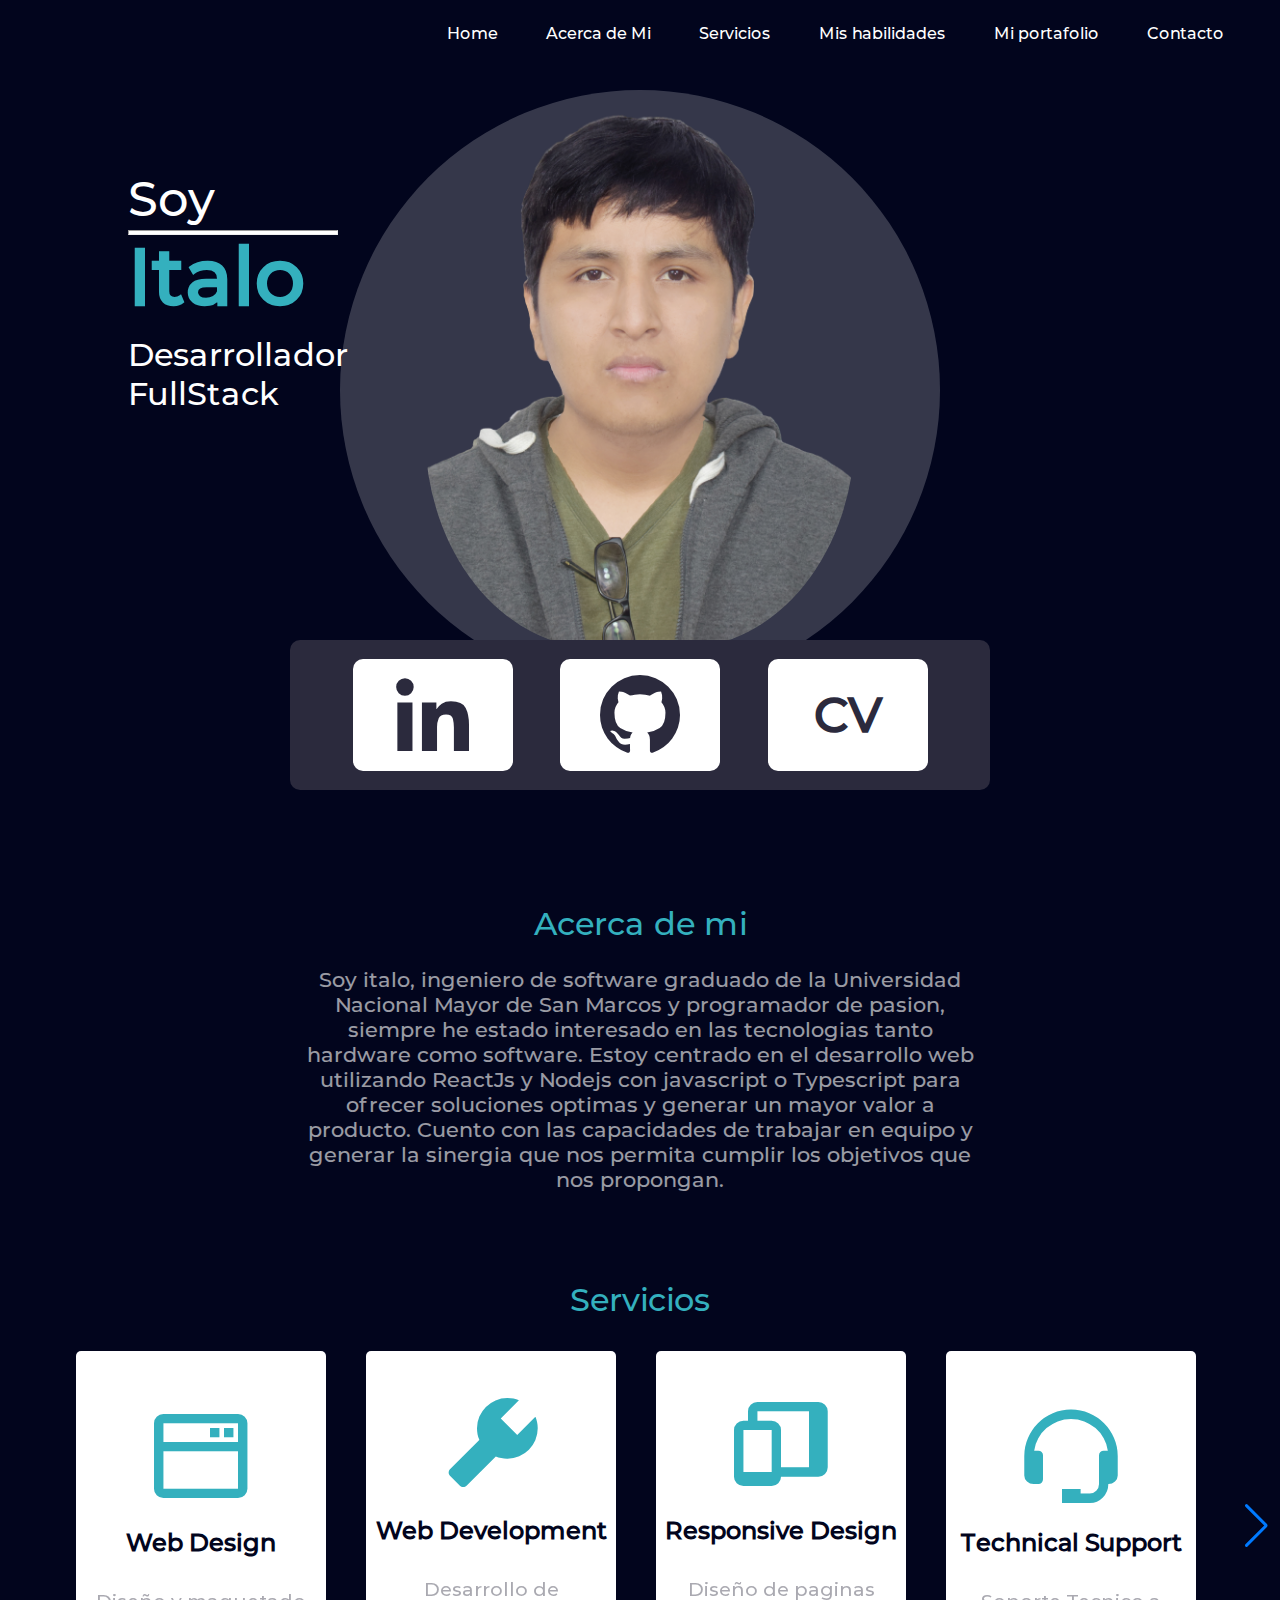
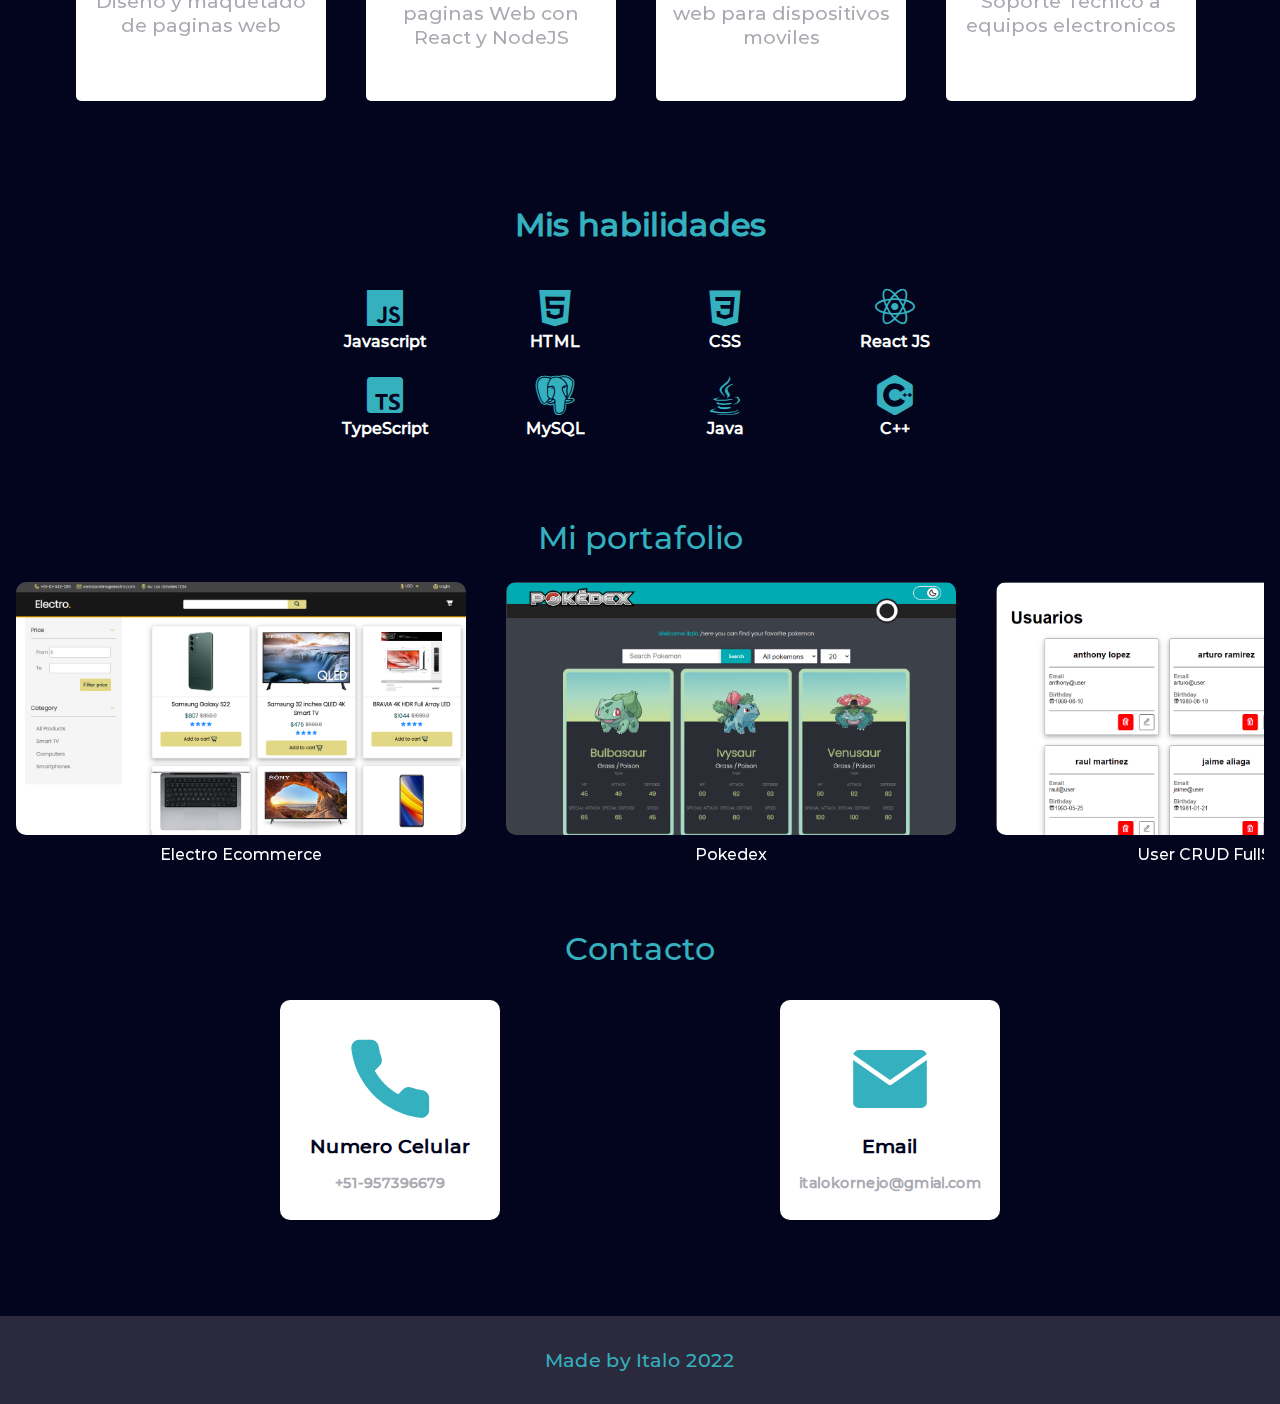
==== commit 7a0d6847: "feat: get CV" ====
--- a/index.html
+++ b/index.html
@@ -8,7 +8,7 @@
     <link href='https://unpkg.com/boxicons@2.1.4/css/boxicons.min.css' rel='stylesheet'>
     <link rel="stylesheet" href="https://cdn.jsdelivr.net/npm/swiper@8/swiper-bundle.min.css" />
     <link rel="stylesheet" href="./styles.css">
-    <title>My Profile</title>
+    <title>Italo Cornejo</title>
 </head>
 
 <body class="main">
@@ -53,8 +53,8 @@
                 <a href="https://github.com/ItaloKornejo?tab=repositories" target="_blank">
                     <i class='bx bxl-github'></i>
                 </a>
-                <a href="https://www.instagram.com/italokor/" target="_blank">
-                    <i class='bx bxl-instagram'></i>
+                <a href="https://drive.google.com/file/d/1R6QaCS_jFX6joU55JbCYyRmxtT31eJak/view?usp=sharing" target="_blank">
+                    <span class="cv-document">CV</span>
                 </a>
             </div>
         </div>
@@ -63,7 +63,7 @@
     <section id="aboutme">
         <span>Acerca de mi</span>
         <div class="text-aboutme">
-            <p>Soy italo, ingeniero de software y programador de pasion, siempre he estado interesado en las tecnologias
+            <p>Soy italo, ingeniero de software graduado de la Universidad Nacional Mayor de San Marcos y programador de pasion, siempre he estado interesado en las tecnologias
                 tanto hardware como software.
                 Estoy centrado en el desarrollo web utilizando ReactJs y Nodejs con javascript o Typescript para ofrecer
                 soluciones optimas y generar un mayor valor a producto.
@@ -154,43 +154,43 @@
             <div class="swiper projectSwiper">
                 <div class="swiper-wrapper">
                     <div class="swiper-slide">
-                        <a href="https://jazzy-zabaione-f36eb2.netlify.app/" target="_blank">
+                        <a href="https://ecommerce.italocornejo.ml/" target="_blank">
                             <img src="./Logos- Imágenes/PF5.png" alt="">
                             <span>Electro Ecommerce</span>
                         </a>
                     </div>
                     <div class="swiper-slide">
-                        <a href="https://jolly-bubblegum-28f410.netlify.app/">
+                        <a href="https://pokedex.italocornejo.ml/">
                             <img src="./Logos- Imágenes/PF4.png" alt="">
-                            <span>Poke Api</span>
-                        </a>
-                    </div>
-                    <div class="swiper-slide">
-                        <a href="https://zippy-parfait-e7f5a5.netlify.app/">
+                            <span>Pokedex</span>
+                        </a>
+                    </div>
+                    <div class="swiper-slide">
+                        <a href="https://userscrud.italocornejo.ml/">
                             <img src="./Logos- Imágenes/PF3.png" alt="">
-                            <span>User CRUD</span>
-                        </a>
-                    </div>
-                    <div class="swiper-slide">
-                        <a href="https://admirable-dusk-29c97d.netlify.app/">
+                            <span>User CRUD FullStack</span>
+                        </a>
+                    </div>
+                    <div class="swiper-slide">
+                        <a href="https://rickandmorty.italocornejo.ml/">
                             <img src="./Logos- Imágenes/PF2.png" alt="">
                             <span>Rick And Morty</span>
                         </a>
                     </div>
                     <div class="swiper-slide">
-                        <a href="https://hilarious-hotteok-e3b8f7.netlify.app">
+                        <a href="https://weather.italocornejo.ml/">
                             <img src="./Logos- Imágenes/PF1.png" alt="">
                             <span>Weather App</span>
                         </a>
                     </div>
                     <div class="swiper-slide">
-                        <a href="https://sparkly-jalebi-b224ab.netlify.app">
+                        <a href="https://randomquote.italocornejo.ml/">
                             <img src="./Logos- Imágenes/PF0.png" alt="">
                             <span>Random quote</span>
                         </a>
                     </div>
                     <div class="swiper-slide">
-                        <a href="https://ornate-daffodil-93974d.netlify.app/">
+                        <a href="https://ecommercevanilla.italocornejo.ml/">
                             <img src="./Logos- Imágenes/PFEC.png" alt="">
                             <span>Books Ecommerce</span>
                         </a>
--- a/styles.css
+++ b/styles.css
@@ -240,6 +240,11 @@
     transition: 350ms ease;
 }
 
+.cv-document{
+    font-weight: bold;
+    color: var(--color2);
+}
+
 #aboutme {
     padding: 1rem;
     display: flex;
@@ -349,22 +354,16 @@
 #skills .skill-items{
     padding: 0.5rem;
     max-width: 800px;
-    /* height: 500px; */
-    /* width: 85%;  */
     display: flex;
     flex-wrap: wrap;
-    /* height: auto; */
     justify-content: center;
     gap: 20px;
 
 }
 
 #skills .skill-items .skill-item-text{
-    /* height: 2rem; */
-    /* padding-bottom: 0.5rem;s */
-    display: flex;
-    flex-direction: column;
-
+    display: flex;
+    flex-direction: column;
     width: 150px;
 }
 
@@ -378,12 +377,9 @@
     font-size: 3rem;
 }
 
-
-
 #portfolio {
     padding-top: 2.5rem;
     text-align: center;
-
 }
 
 #portfolio span{
@@ -395,7 +391,6 @@
 #portfolio .projects-box {
     width: 100%; 
     padding: 1rem;
-
 }
 
 #portfolio .projects-box .projectSwiper .swiper-wrapper .swiper-slide{
@@ -570,7 +565,7 @@
         display: none;
 
         height: 90%;
-        width: 72%; 
+        width: 330px; 
         border-radius: 40%;
         display:block;
         position: absolute;
@@ -707,6 +702,14 @@
         width: 600px;
         height: 600px;
     }
+
+    
+    #home .image-personal :nth-child(3){
+
+        width: 430px; 
+
+    }
+
     #home .plataforms {
         grid-area: 2 / 1 / 3 / 4; 
         position: relative;
@@ -765,6 +768,8 @@
     }
 
 }
+
+
 /* 
 @media (min-width:1470px){
     #portfolio .projects-box .projectSwiper .swiper-wrapper {
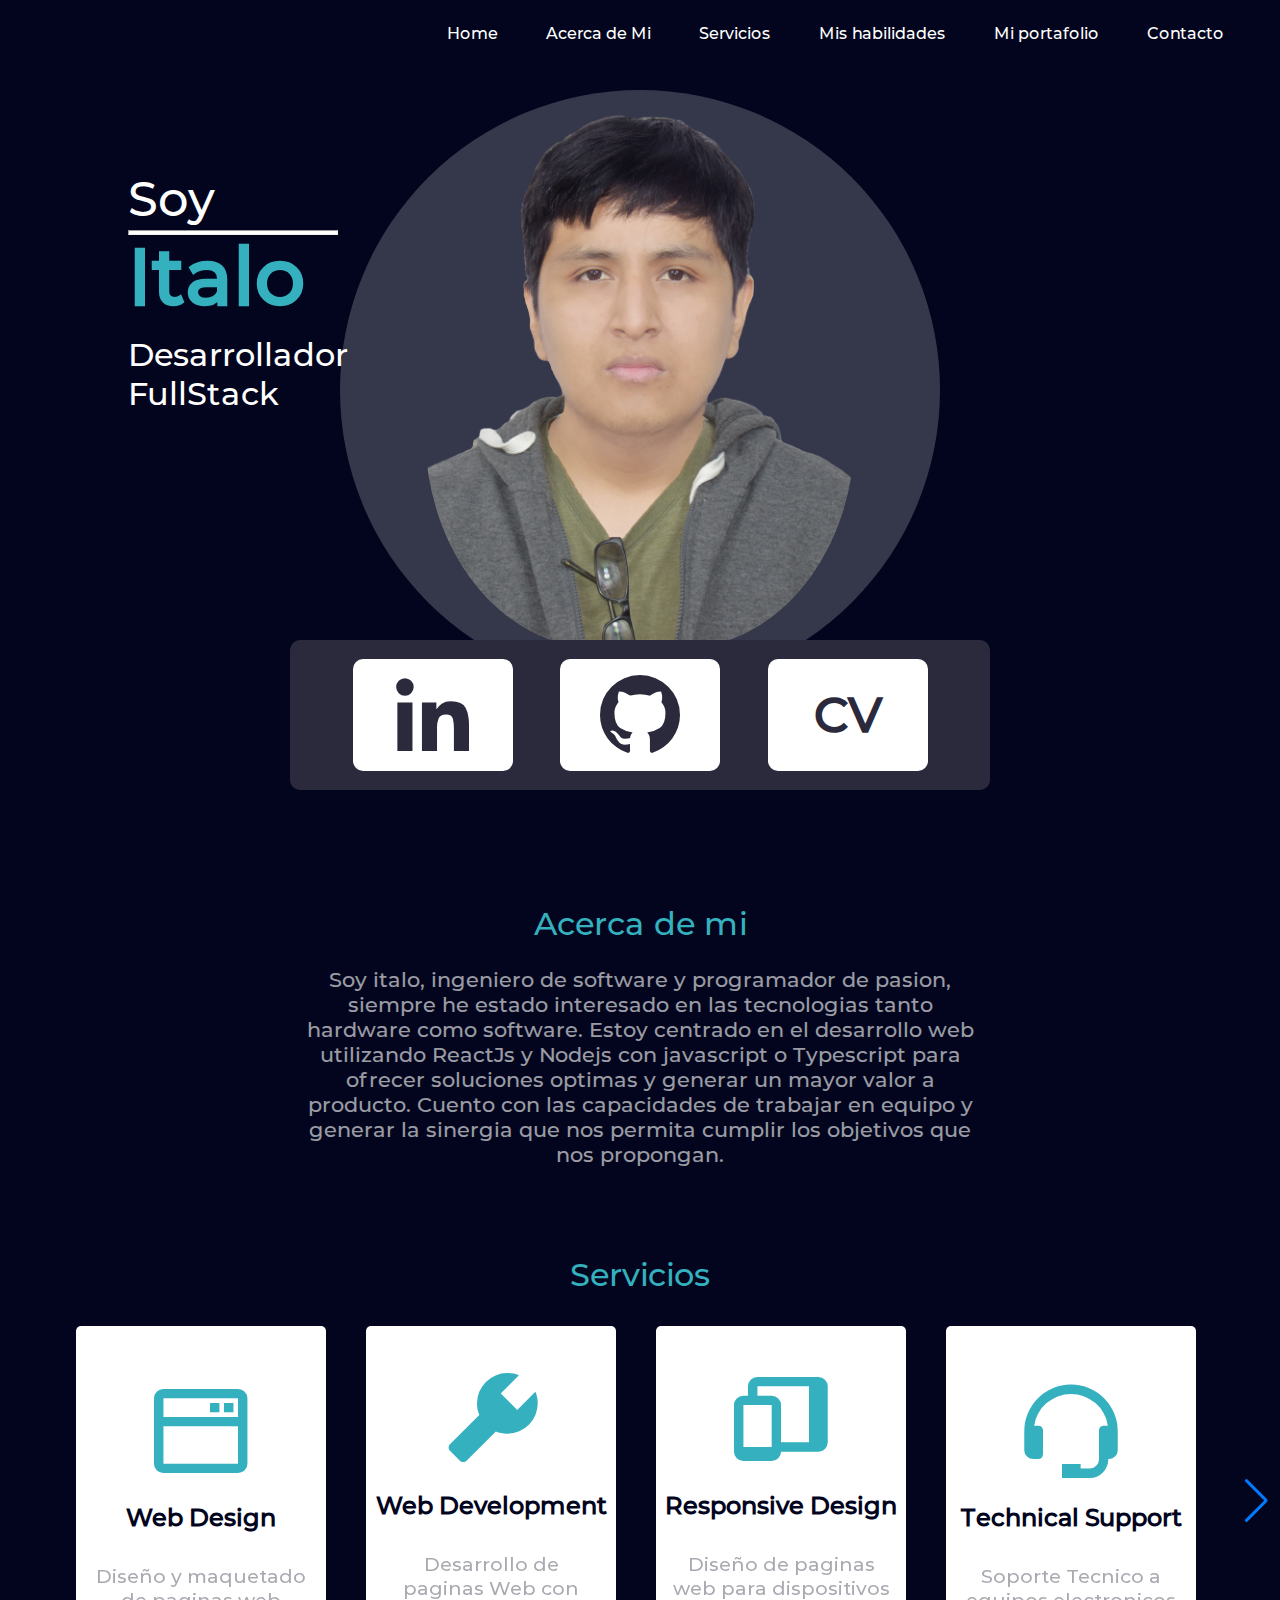
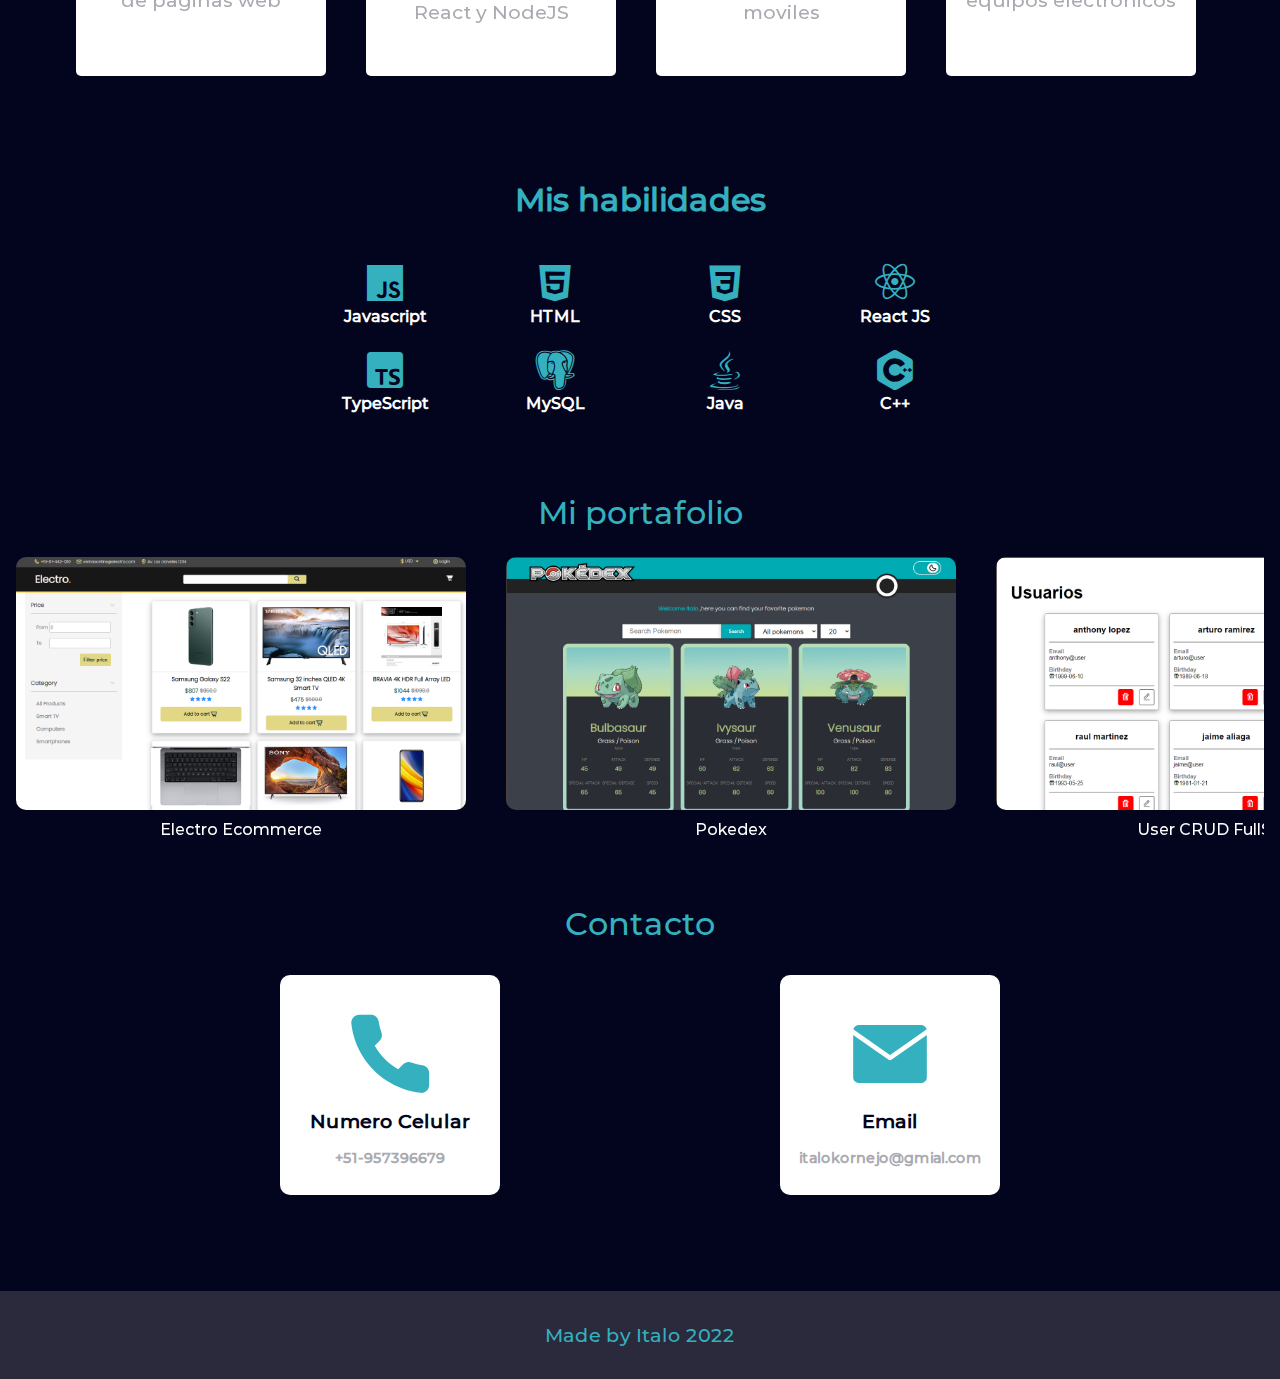
==== commit 7fa7afd7: "fix: projects url" ====
--- a/index.html
+++ b/index.html
@@ -63,7 +63,7 @@
     <section id="aboutme">
         <span>Acerca de mi</span>
         <div class="text-aboutme">
-            <p>Soy italo, ingeniero de software graduado de la Universidad Nacional Mayor de San Marcos y programador de pasion, siempre he estado interesado en las tecnologias
+            <p>Soy italo, ingeniero de software y programador de pasion, siempre he estado interesado en las tecnologias
                 tanto hardware como software.
                 Estoy centrado en el desarrollo web utilizando ReactJs y Nodejs con javascript o Typescript para ofrecer
                 soluciones optimas y generar un mayor valor a producto.
@@ -154,25 +154,25 @@
             <div class="swiper projectSwiper">
                 <div class="swiper-wrapper">
                     <div class="swiper-slide">
-                        <a href="https://ecommerce.italocornejo.ml/" target="_blank">
+                        <a href="https://ecommerce.kornejo.com/" target="_blank">
                             <img src="./Logos- Imágenes/PF5.png" alt="">
                             <span>Electro Ecommerce</span>
                         </a>
                     </div>
                     <div class="swiper-slide">
-                        <a href="https://pokedex.italocornejo.ml/">
+                        <a href="https://pokedex.kornejo.com/">
                             <img src="./Logos- Imágenes/PF4.png" alt="">
                             <span>Pokedex</span>
                         </a>
                     </div>
                     <div class="swiper-slide">
-                        <a href="https://userscrud.italocornejo.ml/">
+                        <a href="https://userscrud.kornejo.com/">
                             <img src="./Logos- Imágenes/PF3.png" alt="">
                             <span>User CRUD FullStack</span>
                         </a>
                     </div>
                     <div class="swiper-slide">
-                        <a href="https://rickandmorty.italocornejo.ml/">
+                        <a href="https://rickandmorty.kornejo.com/">
                             <img src="./Logos- Imágenes/PF2.png" alt="">
                             <span>Rick And Morty</span>
                         </a>
@@ -184,13 +184,13 @@
                         </a>
                     </div>
                     <div class="swiper-slide">
-                        <a href="https://randomquote.italocornejo.ml/">
+                        <a href="https://weather-app.kornejo.com">
                             <img src="./Logos- Imágenes/PF0.png" alt="">
                             <span>Random quote</span>
                         </a>
                     </div>
                     <div class="swiper-slide">
-                        <a href="https://ecommercevanilla.italocornejo.ml/">
+                        <a href="https://vanilla-ecommerce.kornejo.com">
                             <img src="./Logos- Imágenes/PFEC.png" alt="">
                             <span>Books Ecommerce</span>
                         </a>
@@ -204,7 +204,7 @@
     <section id="contact">
         <span>Contacto</span>
         <div class="canals">
-            <a class="box-canal" href="https://wa.me/051967396679" target="_blank">
+            <a class="box-canal" href="https://wa.me/051957396679" target="_blank">
                 <img src="./íconos/phone.svg" alt="">
                 <p>Numero Celular</p>
                 <p>+51-957396679</p>
--- a/styles.css
+++ b/styles.css
@@ -243,6 +243,7 @@
 .cv-document{
     font-weight: bold;
     color: var(--color2);
+    font-size: 2rem;
 }
 
 #aboutme {
@@ -497,6 +498,11 @@
 
 @media (min-width:850px){
 
+    .cv-document{
+        color: var(--color2);
+        font-size: 3rem;
+    }
+
     #navigation .content-navbar{
         display: none;
     }
@@ -665,13 +671,13 @@
         padding-top: 4.5rem;
     }
 
-    #services .services-card .serviceSwiper .swiper-wrapper{
+    /* #services .services-card .serviceSwiper .swiper-wrapper{
         display: flex;
         flex-direction: row;
         justify-content: center;
         align-items: center;
         align-content: center;
-    }
+    } */
     #portfolio .projects-box .projectSwiper .swiper-wrapper .swiper-slide {
         height: 300px;  
         width: 450px; 
@@ -708,6 +714,14 @@
 
         width: 430px; 
 
+    }
+
+        #services .services-card .serviceSwiper .swiper-wrapper{
+        display: flex;
+        flex-direction: row;
+        justify-content: center;
+        align-items: center;
+        align-content: center;
     }
 
     #home .plataforms {
